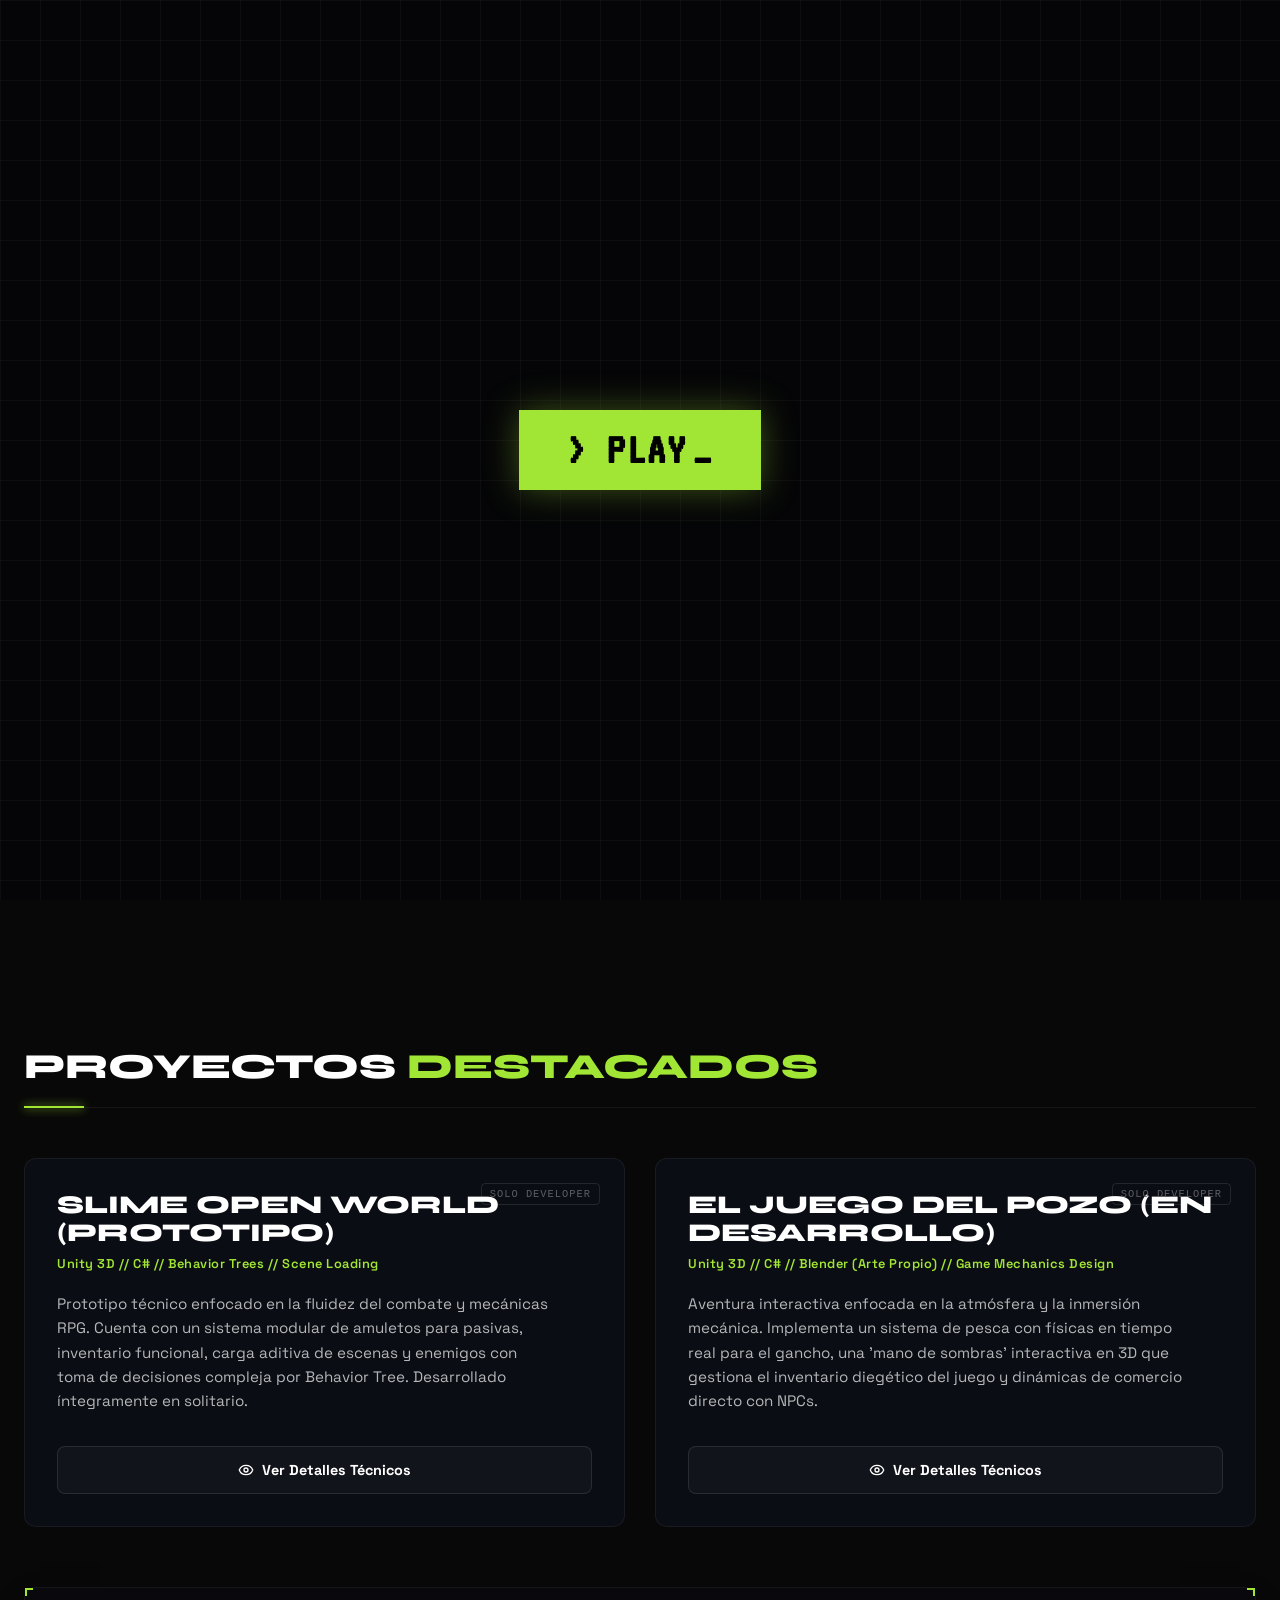
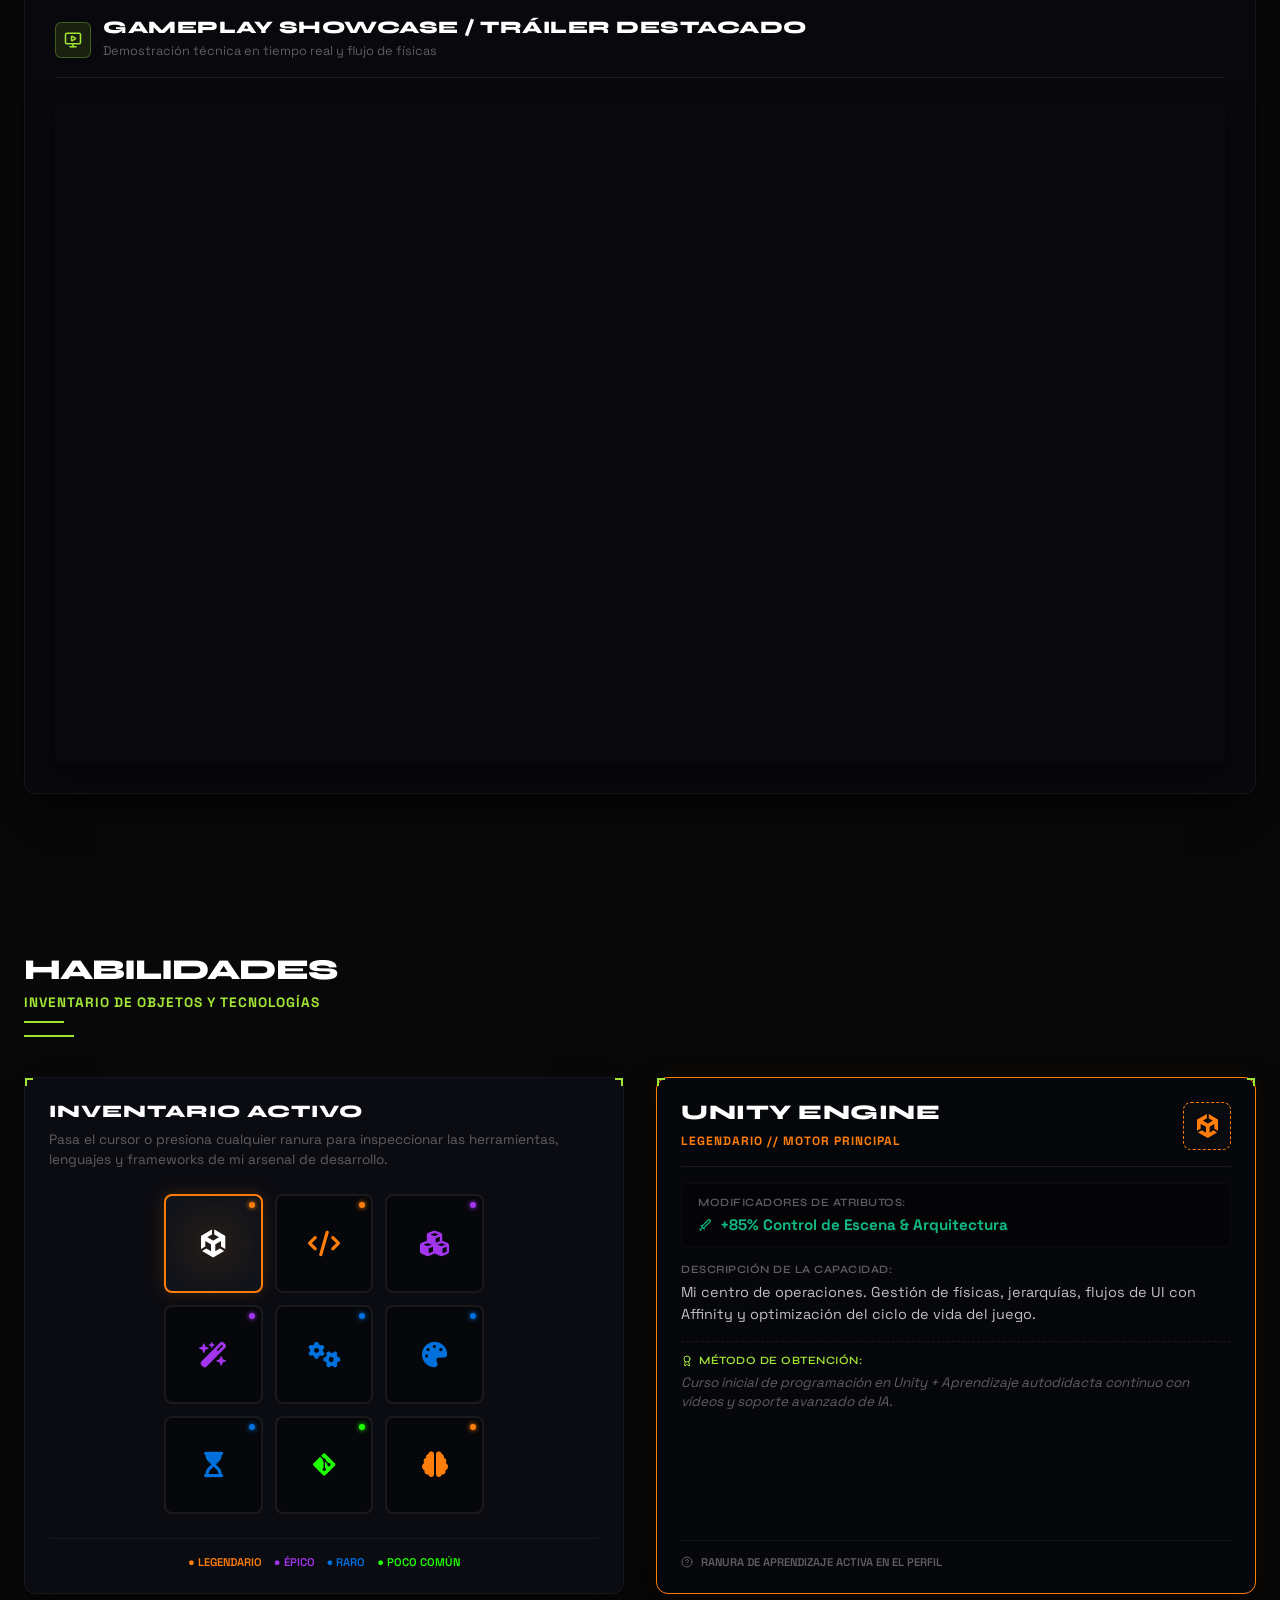
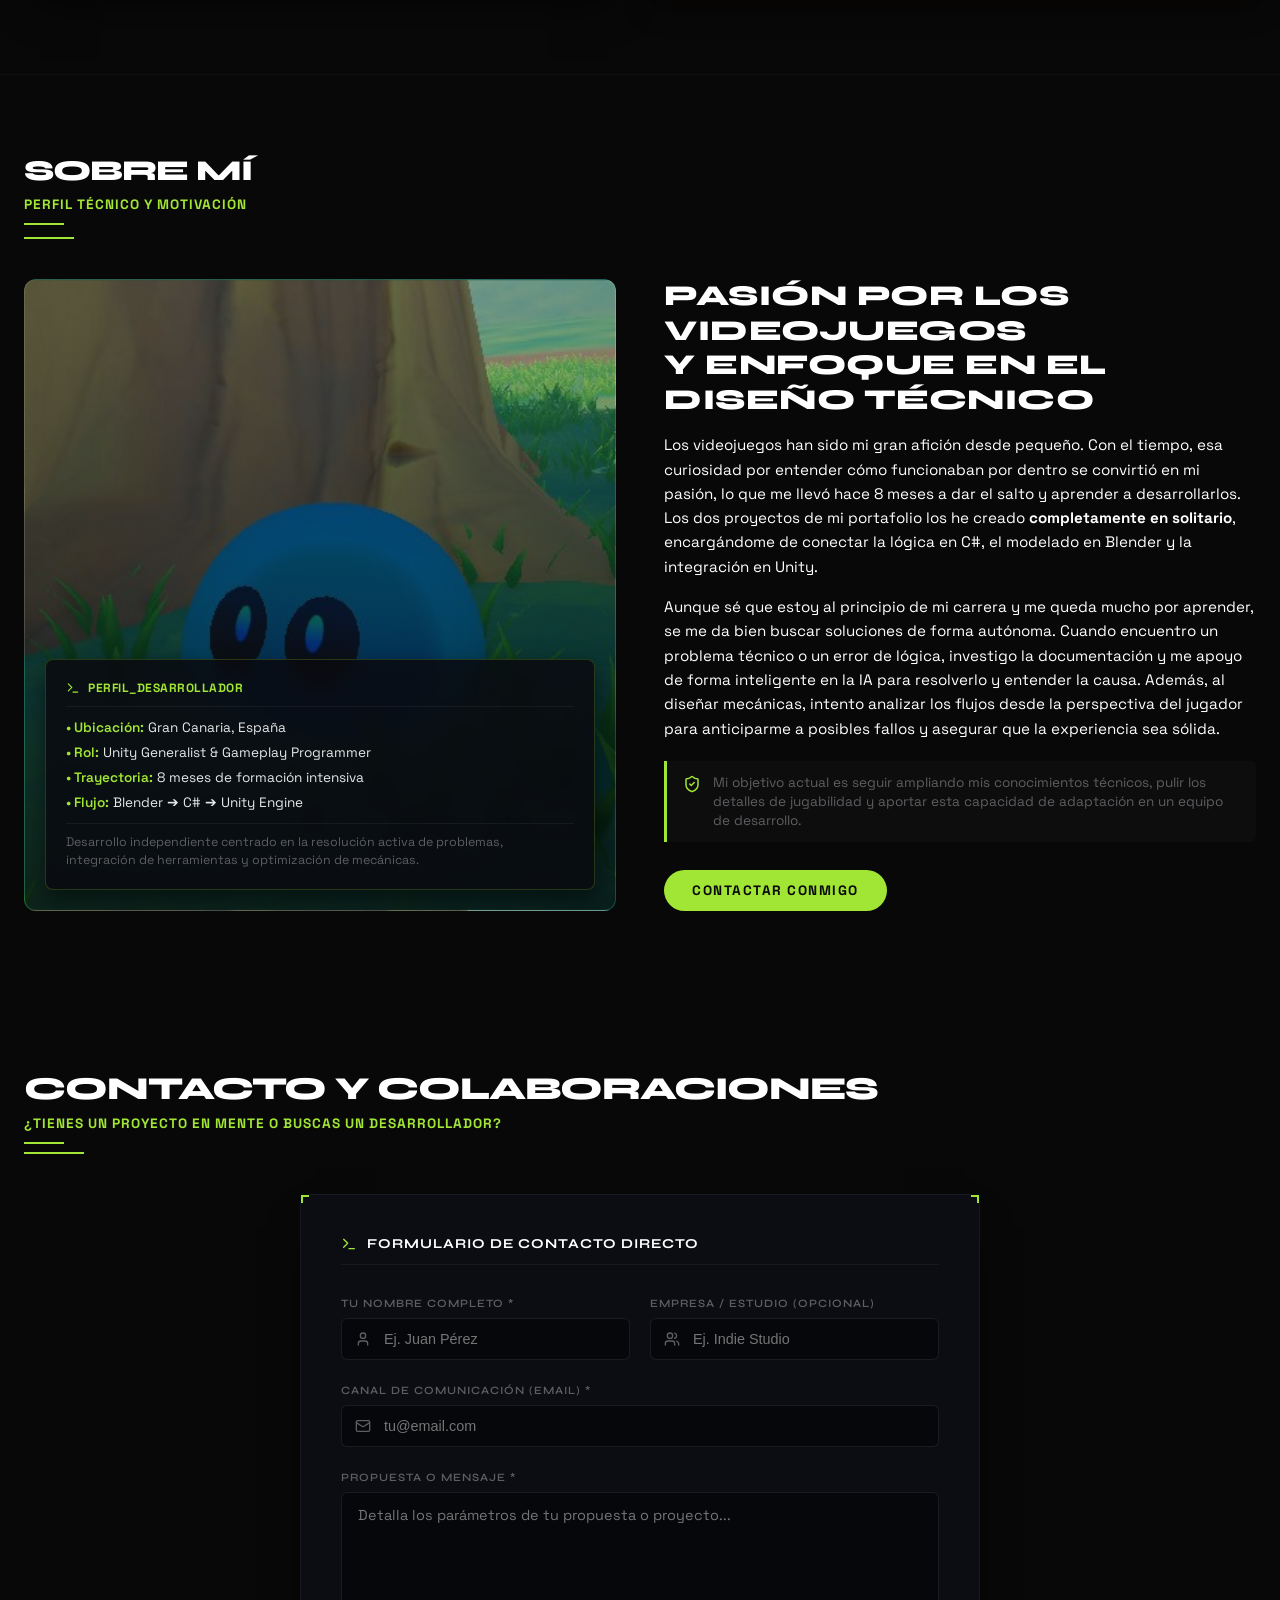
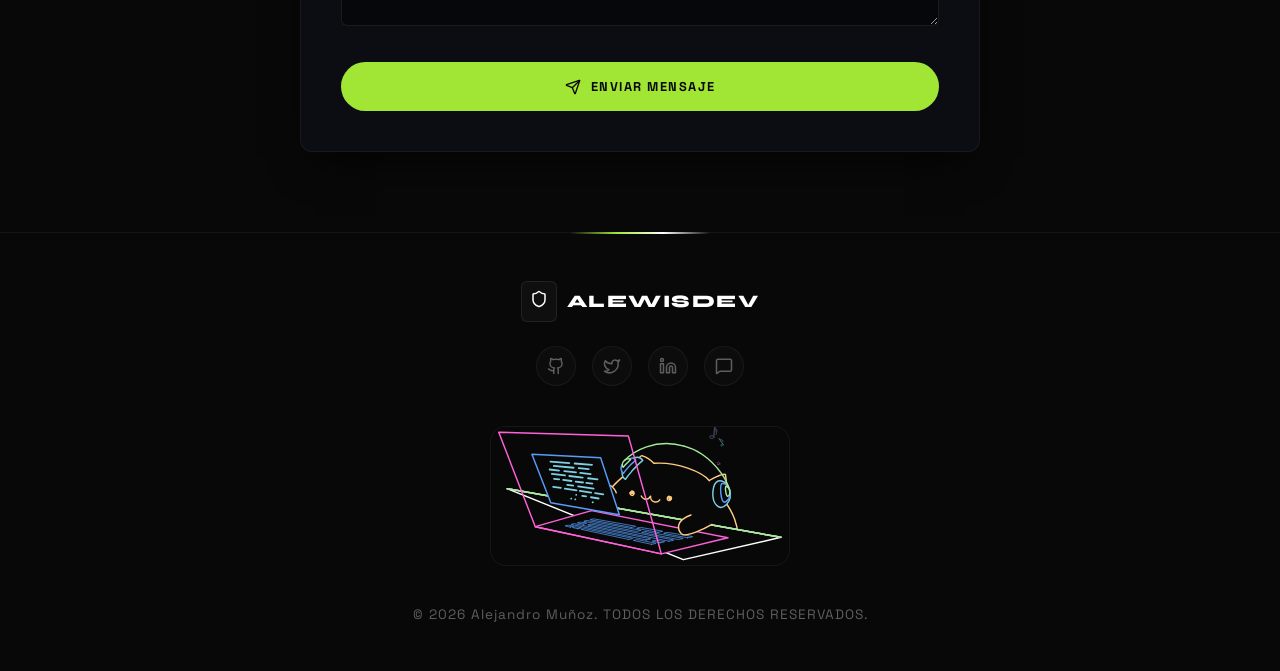
==== index.html @ 43e6090a "Add files via upload" ====
<!doctype html>
<html lang="en">
  <head>
    <meta charset="UTF-8" />
    <link rel="icon" type="image/svg+xml" href="/vite.svg" />
    <meta name="viewport" content="width=device-width, initial-scale=1.0" />
    <title>alewisdev // Desarrollador de Videojuegos Indie & Programador Gameplay Junior</title>
    <meta name="description" content="Entra en el hub de alewisdev. Portafolio de desarrollo de videojuegos indie con atributos RPG, misiones completadas e inventario de herramientas." />
    <!-- Google Fonts -->
    <link rel="preconnect" href="https://fonts.googleapis.com">
    <link rel="preconnect" href="https://fonts.gstatic.com" crossorigin>
    <link href="https://fonts.googleapis.com/css2?family=Space+Grotesk:wght@300;400;500;600;700&family=Syne:wght@700;800&family=Russo+One&family=VT323&display=swap" rel="stylesheet">
    <!-- Font Awesome -->
    <link rel="stylesheet" href="https://cdnjs.cloudflare.com/ajax/libs/font-awesome/6.5.2/css/all.min.css" integrity="sha512-SnH5WK+bZxgPHs44uWIX+LLJAJ9/2PkPKZ5QiAj6Ta86w+fsb2TkcmfRyVX3pBnMFcV7oQPJkl9QevSCWr3W6A==" crossorigin="anonymous" referrerpolicy="no-referrer" />
    <script type="module" crossorigin src="/assets/index-XQjooYoq.js"></script>
    <link rel="stylesheet" crossorigin href="/assets/index-CB_pSBT5.css">
  </head>
  <body>
    <div id="root"></div>
  </body>
</html>
---- assets/index-CB_pSBT5.css ----
:root{--bg-primary:#080808;--bg-secondary:#0d0d0e;--bg-tertiary:#121214;--bg-glass:#0d0d0ed9;--primary:#a2e635;--primary-glow:#a2e63559;--primary-hover:#bef264;--secondary:#fff;--secondary-glow:#ffffff26;--accent:#84cc16;--accent-glow:#84cc164d;--text-main:#9f9f9f;--text-light:#fff;--text-muted:#5e5e62;--border-color:#ffffff0d;--border-glow:#a2e63526;--font-title:"Syne", sans-serif;--font-subtitle:"Space Grotesk", sans-serif;--font-body:"Space Grotesk", sans-serif;--transition:all .3s cubic-bezier(.25, .8, .25, 1);--transition-fast:all .15s ease-out;--lightningcss-light: ;--lightningcss-dark:initial;color-scheme:dark}*{box-sizing:border-box;margin:0;padding:0}html{scroll-behavior:smooth;font-family:var(--font-body);background-color:var(--bg-primary);color:var(--text-main);overflow-x:hidden}body{background-image:radial-gradient(circle at 80% 20%,#a2e6350a 0%,#0000 50%),radial-gradient(circle at 10% 80%,#a2e63508 0%,#0000 50%);background-attachment:fixed;min-height:100vh;position:relative}::-webkit-scrollbar{width:6px}::-webkit-scrollbar-track{background:var(--bg-primary)}::-webkit-scrollbar-thumb{background:#1c1c1f;border-radius:3px}::-webkit-scrollbar-thumb:hover{background:var(--primary)}h1,h2,h3,h4,h5,h6{font-family:var(--font-title);color:var(--text-light);text-transform:uppercase;font-weight:800;line-height:1.1}p{color:var(--text-main);line-height:1.6}a{color:inherit;transition:var(--transition);text-decoration:none}.container{width:100%;max-width:1300px;margin:0 auto;padding:0 24px}.section{padding:100px 0;position:relative}.section-header{margin-bottom:50px;position:relative}.section-title{letter-spacing:-1px;font-size:3rem;font-weight:800;font-family:var(--font-title);margin-bottom:6px}.section-subtitle{font-family:var(--font-subtitle);letter-spacing:2px;color:var(--primary);text-transform:uppercase;padding-bottom:12px;font-size:.85rem;font-weight:700;display:inline-block;position:relative}.section-subtitle:after{content:"";background-color:var(--primary);width:40px;height:2px;position:absolute;bottom:0;left:0}.circle-btn{width:40px;height:40px;color:var(--text-light);cursor:pointer;transition:var(--transition);background:0 0;border:1px solid #ffffff14;border-radius:50%;justify-content:center;align-items:center;display:flex}.circle-btn:hover{border-color:var(--primary);color:var(--primary);background:#a2e63514;transform:scale(1.05)}.glass-card{background:var(--bg-glass);border:1px solid var(--border-color);transition:var(--transition);border-radius:8px;padding:30px;position:relative;box-shadow:0 20px 40px -15px #000c}.glass-card:hover{border-color:#a2e63533;box-shadow:0 25px 45px -15px #000000e6,0 0 20px #a2e63508}.btn{font-family:var(--font-subtitle);text-transform:uppercase;letter-spacing:1.5px;cursor:pointer;transition:var(--transition);border:none;border-radius:30px;justify-content:center;align-items:center;gap:8px;padding:12px 28px;font-size:.8rem;font-weight:700;display:inline-flex}.btn-primary{background:var(--primary);color:var(--bg-primary)}.btn-primary:hover{background:var(--primary-hover);box-shadow:0 0 20px var(--primary-glow);transform:translateY(-2px)}.btn-secondary{color:var(--text-light);background:0 0;border:1px solid #ffffff14}.btn-secondary:hover{border-color:var(--primary);color:var(--primary);background:#a2e6350d;transform:translateY(-2px)}.tech-corners:before{content:"";border-top:2px solid var(--primary);border-left:2px solid var(--primary);width:6px;height:6px;position:absolute;top:0;left:0}.tech-corners:after{content:"";border-top:2px solid var(--primary);border-right:2px solid var(--primary);width:6px;height:6px;position:absolute;top:0;right:0}.cube-viewport{perspective:800px;justify-content:center;align-items:center;width:100%;max-width:400px;height:400px;margin:0 auto;display:flex;position:relative}.cube-spinner{width:180px;height:180px;transform-style:preserve-3d;animation:15s linear infinite rotateCube;position:relative}.cube-face{background:#a2e63504;border:1px solid #a2e63540;justify-content:center;align-items:center;width:100%;height:100%;display:flex;position:absolute;box-shadow:inset 0 0 30px #a2e63514}.face-front{transform:rotateY(0)translateZ(90px)}.face-back{transform:rotateY(180deg)translateZ(90px)}.face-left{transform:rotateY(-90deg)translateZ(90px)}.face-right{transform:rotateY(90deg)translateZ(90px)}.face-top{transform:rotateX(90deg)translateZ(90px)}.face-bottom{transform:rotateX(-90deg)translateZ(90px)}.crystals-container{width:100%;height:100%;transform-style:preserve-3d;pointer-events:none;position:absolute}.crystal-dot{background-color:var(--primary);width:10px;height:10px;box-shadow:0 0 12px var(--primary);border-radius:50%;animation:4s ease-in-out infinite alternate floatCrystal;position:absolute}@keyframes rotateCube{0%{transform:rotateX(-20deg)rotateY(0)}to{transform:rotateX(-20deg)rotateY(360deg)}}@keyframes floatCrystal{0%{opacity:.7;transform:translateY(15px)scale(.9)}to{opacity:1;transform:translateY(-15px)scale(1.1)}}.hero-stat-divider{background-color:#ffffff1a;width:1px;height:40px}.grid-2{grid-template-columns:1fr 1fr;gap:40px;display:grid}.grid-3{grid-template-columns:repeat(3,1fr);gap:30px;display:grid}@media (width<=900px){.grid-2,.grid-3{grid-template-columns:1fr}.section-title{font-size:2.2rem}}.badge{font-family:var(--font-subtitle);letter-spacing:1.5px;text-transform:uppercase;border-radius:4px;align-items:center;padding:4px 10px;font-size:.8rem;font-weight:700;display:inline-flex}.badge-purple{border:1px solid var(--primary);color:var(--primary-hover);background:#a2e63526}.badge-cyan{border:1px solid var(--secondary);color:var(--text-light);background:#ffffff0d}.badge-magenta{border:1px solid var(--accent);color:var(--primary);background:#84cc1626}.play-screen-overlay{z-index:99999;background-color:#050507;flex-direction:column;justify-content:center;align-items:center;width:100vw;height:100vh;transition:opacity .8s,transform .8s;display:flex;position:fixed;top:0;left:0}.play-btn-retro{background-color:var(--primary);color:#000;cursor:pointer;box-shadow:0 0 35px var(--primary-glow);letter-spacing:2px;border:none;padding:18px 48px;font-family:VT323,monospace;font-size:2.8rem;font-weight:700;line-height:1;transition:all .2s cubic-bezier(.25,.8,.25,1)}.play-btn-retro:hover{background-color:var(--primary-hover);box-shadow:0 0 55px var(--primary);transform:scale(1.05)}.play-btn-retro:active{transform:scale(.98)}.cursor-blink{margin-left:6px;animation:.8s steps(2,end) infinite cursor-flash;display:inline-block}@keyframes cursor-flash{0%,to{opacity:0}50%{opacity:1}}.glitch-active{animation:1.2s ease-in-out forwards screen-glitch-out}@keyframes screen-glitch-out{0%{filter:hue-rotate()contrast();transform:scale(1)}15%{filter:hue-rotate(90deg)contrast(1.5);background-color:#a2e6351a;transform:translate(-3px,2px)scale(.99)}30%{filter:hue-rotate(180deg)contrast(2);transform:translate(3px,-2px)scale(1.02)}45%{opacity:.9;transform:translate(-2px,-3px)scale(.98)}60%{filter:hue-rotate(270deg)contrast(1.2);opacity:.8;transform:translate(4px,4px)scale(1.06)}75%{filter:blur(2px);opacity:.6;transform:scale(1.15)rotate(.5deg)}to{filter:blur(15px);opacity:0;pointer-events:none;transform:scale(1.4)}}
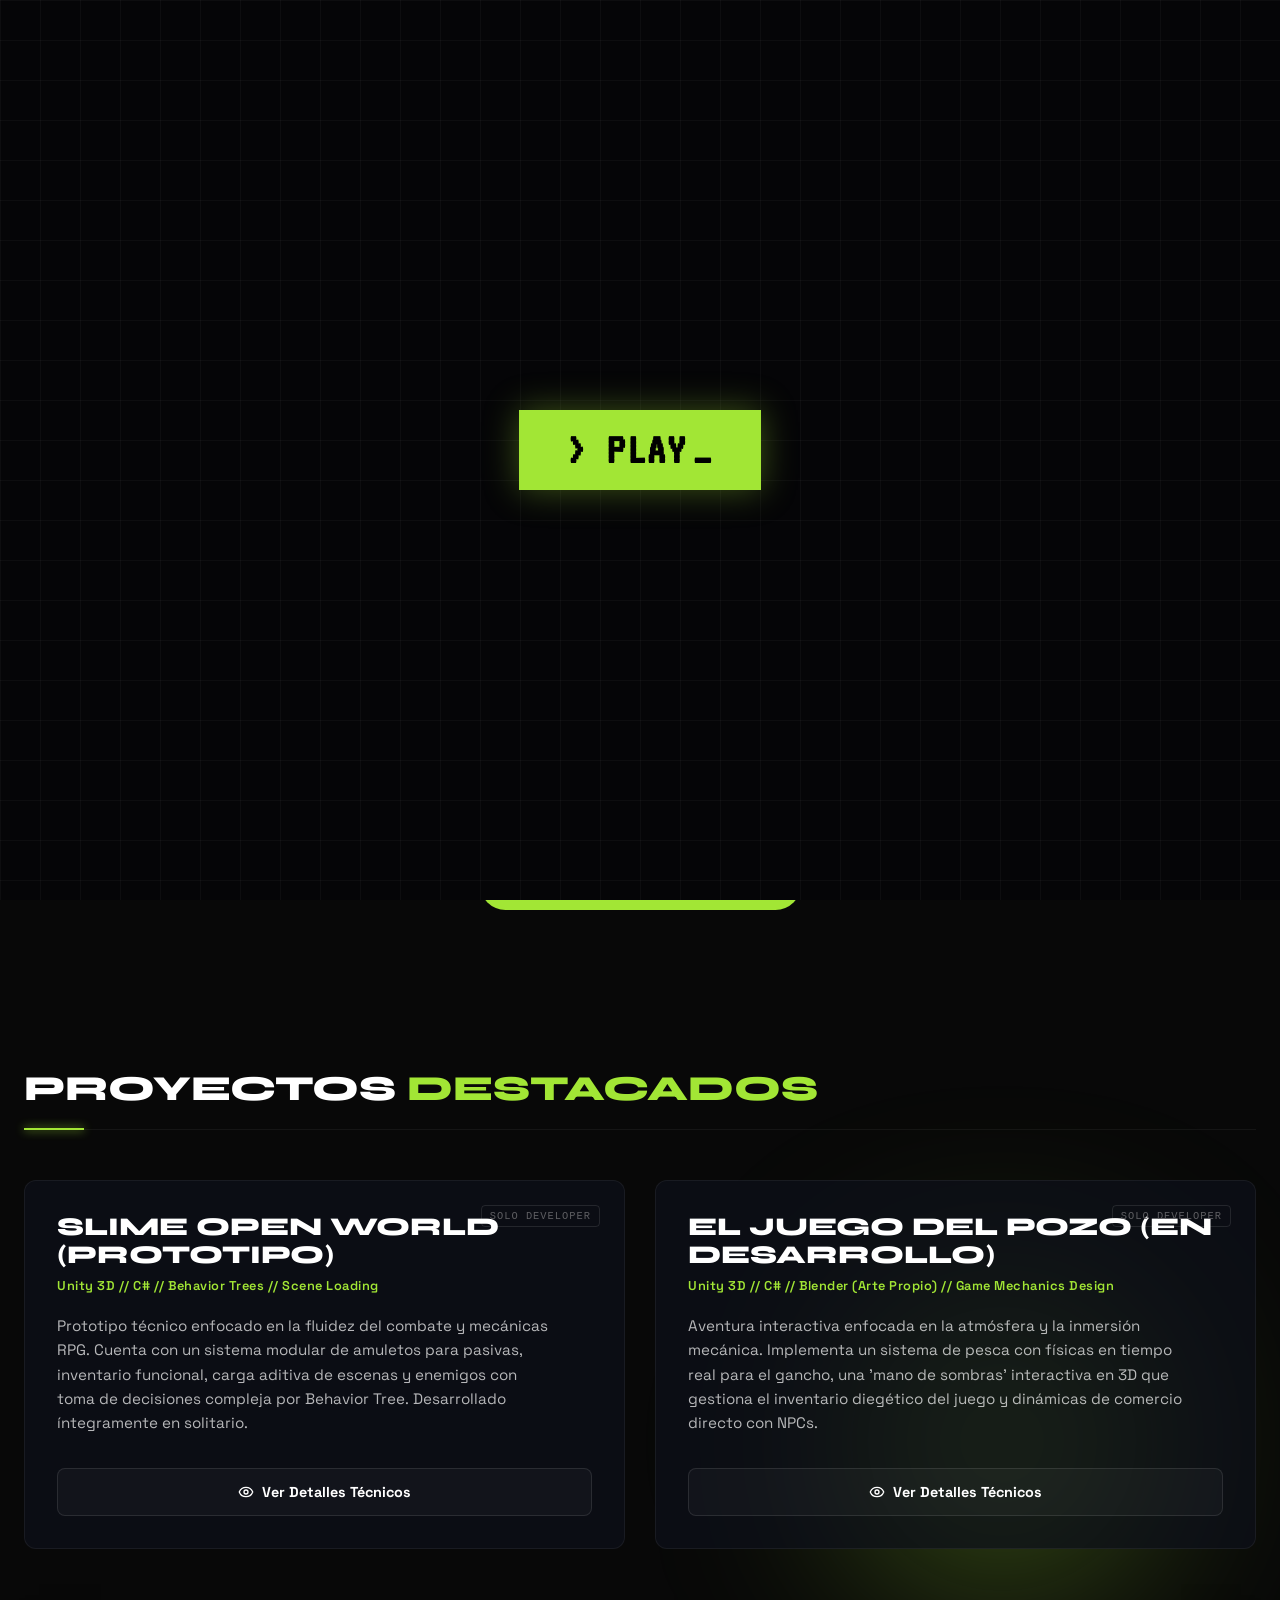
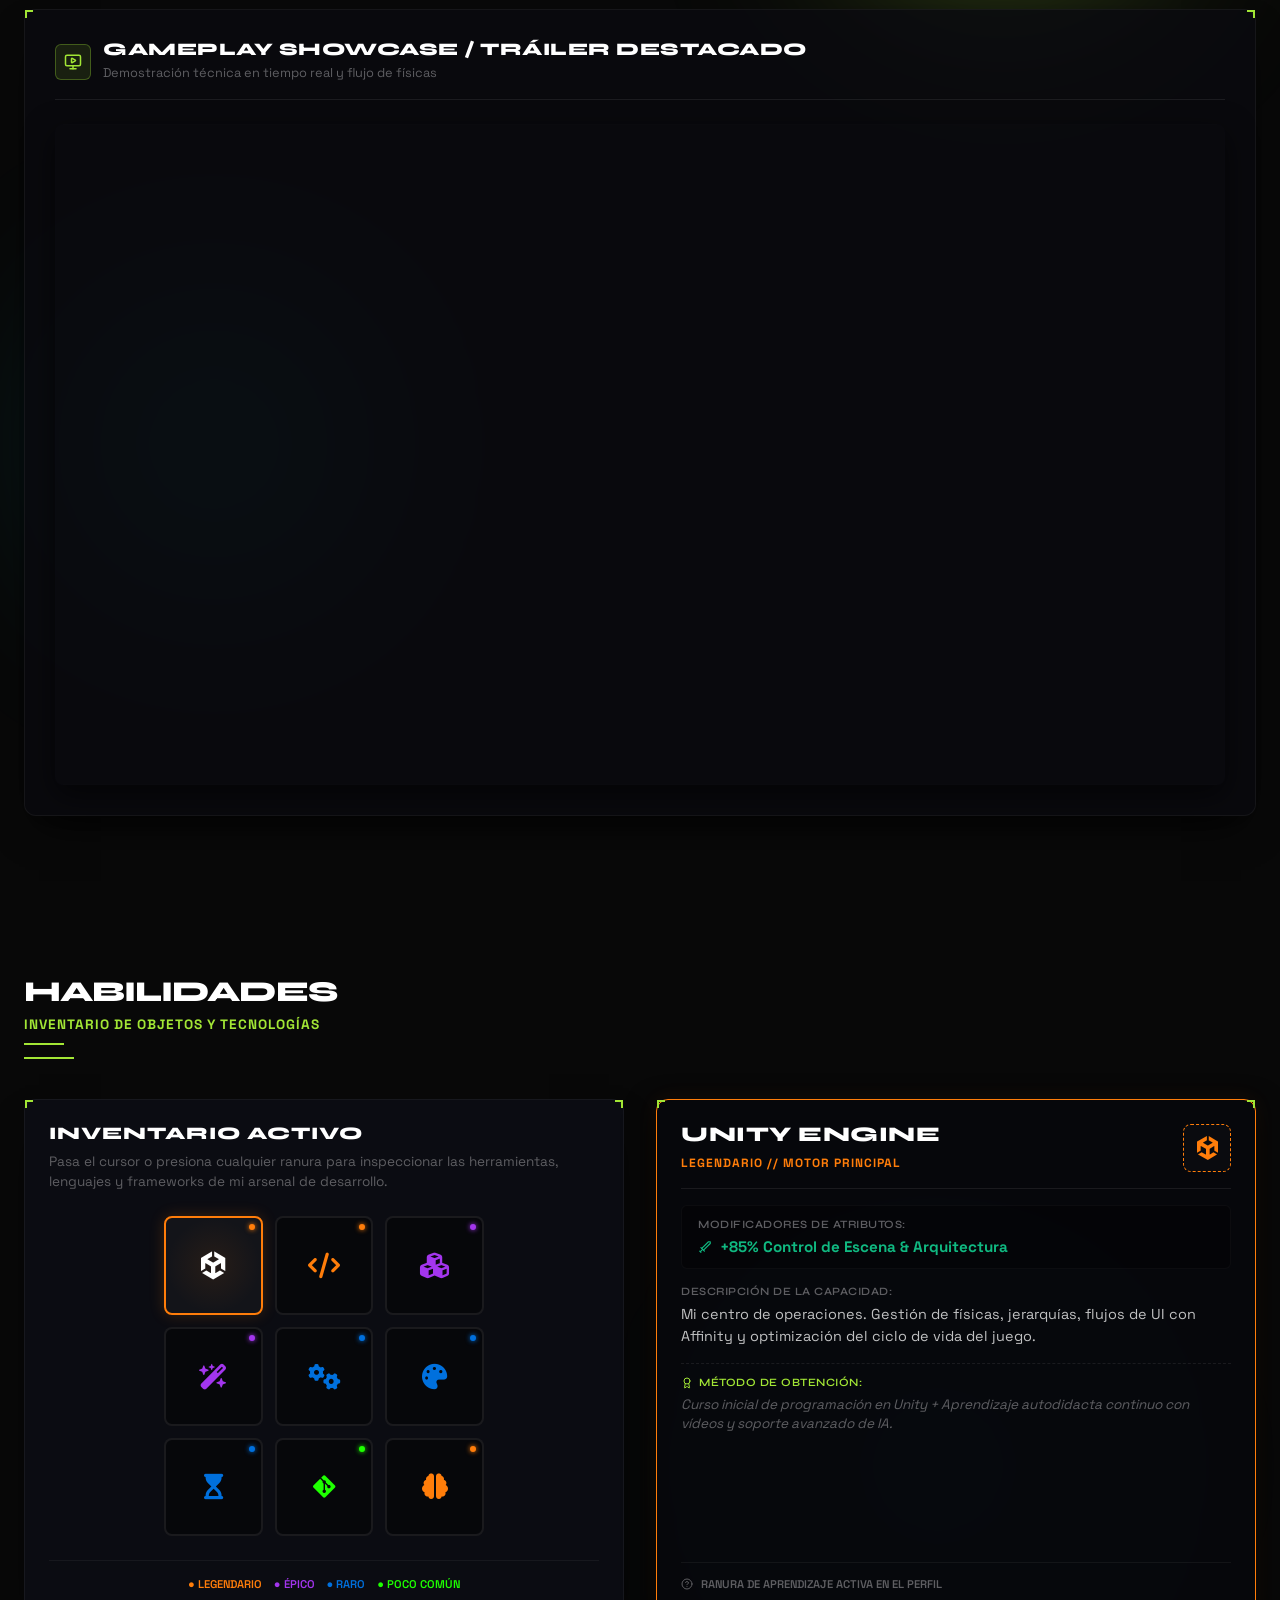
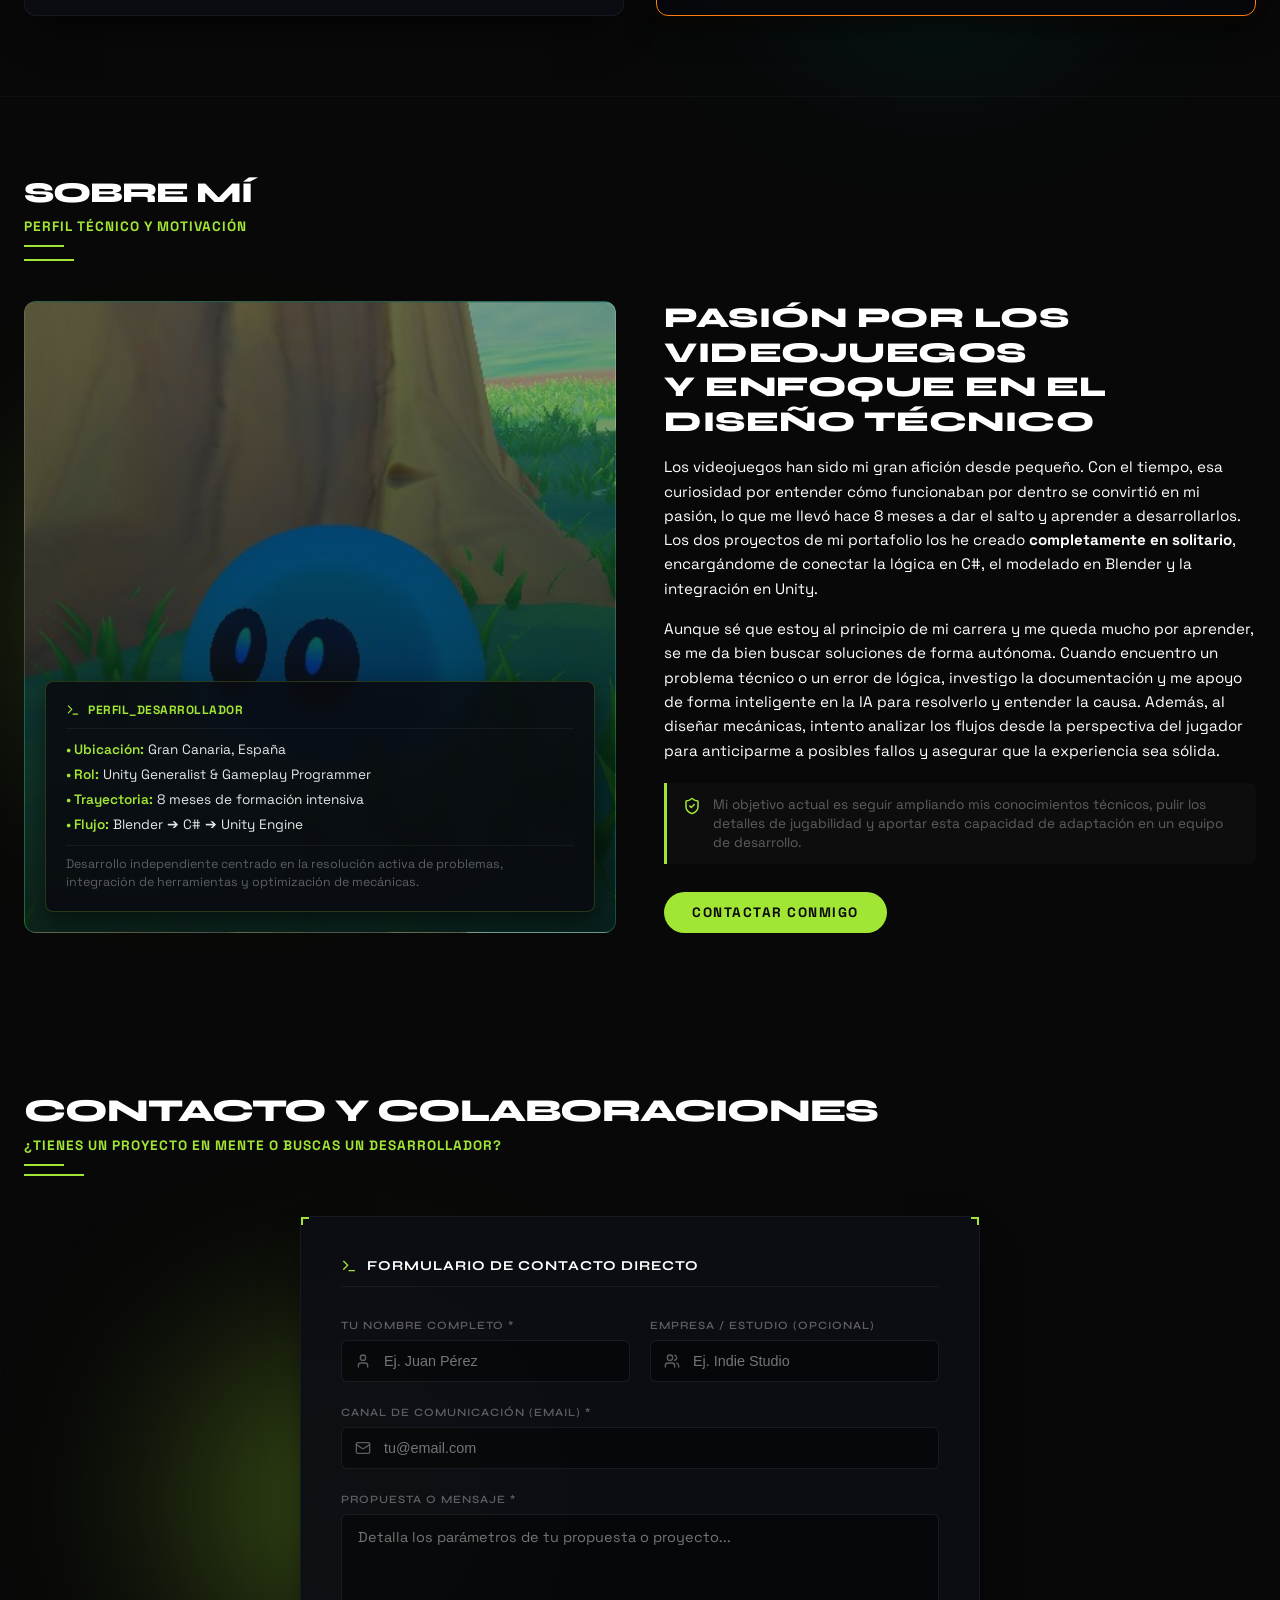
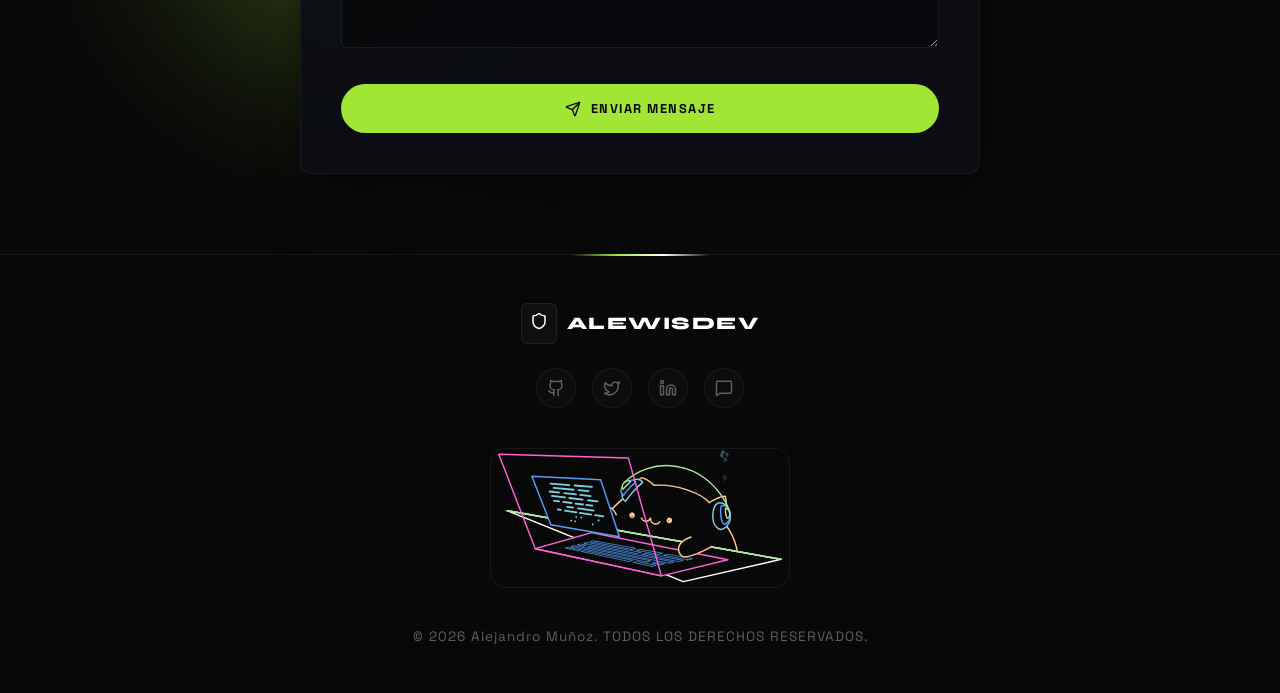
==== commit 481bd779: "Add files via upload" ====
--- a/index.html
+++ b/index.html
@@ -12,8 +12,8 @@
     <link href="https://fonts.googleapis.com/css2?family=Space+Grotesk:wght@300;400;500;600;700&family=Syne:wght@700;800&family=Russo+One&family=VT323&display=swap" rel="stylesheet">
     <!-- Font Awesome -->
     <link rel="stylesheet" href="https://cdnjs.cloudflare.com/ajax/libs/font-awesome/6.5.2/css/all.min.css" integrity="sha512-SnH5WK+bZxgPHs44uWIX+LLJAJ9/2PkPKZ5QiAj6Ta86w+fsb2TkcmfRyVX3pBnMFcV7oQPJkl9QevSCWr3W6A==" crossorigin="anonymous" referrerpolicy="no-referrer" />
-    <script type="module" crossorigin src="/assets/index-XQjooYoq.js"></script>
-    <link rel="stylesheet" crossorigin href="/assets/index-CB_pSBT5.css">
+    <script type="module" crossorigin src="/assets/index-BluCsLXM.js"></script>
+    <link rel="stylesheet" crossorigin href="/assets/index-DqQqoJkE.css">
   </head>
   <body>
     <div id="root"></div>
--- a/assets/index-DqQqoJkE.css
+++ b/assets/index-DqQqoJkE.css
@@ -0,0 +1 @@
+:root{--bg-primary:#080808;--bg-secondary:#0d0d0e;--bg-tertiary:#121214;--bg-glass:#0d0d0ed9;--primary:#a2e635;--primary-glow:#a2e63559;--primary-hover:#bef264;--secondary:#fff;--secondary-glow:#ffffff26;--accent:#84cc16;--accent-glow:#84cc164d;--text-main:#9f9f9f;--text-light:#fff;--text-muted:#5e5e62;--border-color:#ffffff0d;--border-glow:#a2e63526;--font-title:"Syne", sans-serif;--font-subtitle:"Space Grotesk", sans-serif;--font-body:"Space Grotesk", sans-serif;--transition:all .3s cubic-bezier(.25, .8, .25, 1);--transition-fast:all .15s ease-out;--lightningcss-light: ;--lightningcss-dark:initial;color-scheme:dark}*{box-sizing:border-box;margin:0;padding:0}html{scroll-behavior:smooth;font-family:var(--font-body);background-color:var(--bg-primary);color:var(--text-main);overflow-x:hidden}body{background-image:radial-gradient(circle at 80% 20%,#a2e6350a 0%,#0000 50%),radial-gradient(circle at 10% 80%,#a2e63508 0%,#0000 50%);background-attachment:fixed;min-height:100vh;position:relative}::-webkit-scrollbar{width:6px}::-webkit-scrollbar-track{background:var(--bg-primary)}::-webkit-scrollbar-thumb{background:#1c1c1f;border-radius:3px}::-webkit-scrollbar-thumb:hover{background:var(--primary)}h1,h2,h3,h4,h5,h6{font-family:var(--font-title);color:var(--text-light);text-transform:uppercase;font-weight:800;line-height:1.1}p{color:var(--text-main);line-height:1.6}a{color:inherit;transition:var(--transition);text-decoration:none}.container{width:100%;max-width:1300px;margin:0 auto;padding:0 24px}.section{padding:100px 0;position:relative}.section-header{margin-bottom:50px;position:relative}.section-title{letter-spacing:-1px;font-size:3rem;font-weight:800;font-family:var(--font-title);margin-bottom:6px}.section-subtitle{font-family:var(--font-subtitle);letter-spacing:2px;color:var(--primary);text-transform:uppercase;padding-bottom:12px;font-size:.85rem;font-weight:700;display:inline-block;position:relative}.section-subtitle:after{content:"";background-color:var(--primary);width:40px;height:2px;position:absolute;bottom:0;left:0}.circle-btn{width:40px;height:40px;color:var(--text-light);cursor:pointer;transition:var(--transition);background:0 0;border:1px solid #ffffff14;border-radius:50%;justify-content:center;align-items:center;display:flex}.circle-btn:hover{border-color:var(--primary);color:var(--primary);background:#a2e63514;transform:scale(1.05)}.glass-card{background:var(--bg-glass);border:1px solid var(--border-color);transition:var(--transition);border-radius:8px;padding:30px;position:relative;box-shadow:0 20px 40px -15px #000c}.glass-card:hover{border-color:#a2e63533;box-shadow:0 25px 45px -15px #000000e6,0 0 20px #a2e63508}.btn{font-family:var(--font-subtitle);text-transform:uppercase;letter-spacing:1.5px;cursor:pointer;transition:var(--transition);border:none;border-radius:30px;justify-content:center;align-items:center;gap:8px;padding:12px 28px;font-size:.8rem;font-weight:700;display:inline-flex}.btn-primary{background:var(--primary);color:var(--bg-primary)}.btn-primary:hover{background:var(--primary-hover);box-shadow:0 0 20px var(--primary-glow);transform:translateY(-2px)}.btn-secondary{color:var(--text-light);background:0 0;border:1px solid #ffffff14}.btn-secondary:hover{border-color:var(--primary);color:var(--primary);background:#a2e6350d;transform:translateY(-2px)}.tech-corners:before{content:"";border-top:2px solid var(--primary);border-left:2px solid var(--primary);width:6px;height:6px;position:absolute;top:0;left:0}.tech-corners:after{content:"";border-top:2px solid var(--primary);border-right:2px solid var(--primary);width:6px;height:6px;position:absolute;top:0;right:0}.cube-viewport{perspective:800px;justify-content:center;align-items:center;width:100%;max-width:400px;height:400px;margin:0 auto;display:flex;position:relative}.cube-spinner{width:180px;height:180px;transform-style:preserve-3d;animation:15s linear infinite rotateCube;position:relative}.cube-face{background:#a2e63504;border:1px solid #a2e63540;justify-content:center;align-items:center;width:100%;height:100%;display:flex;position:absolute;box-shadow:inset 0 0 30px #a2e63514}.face-front{transform:rotateY(0)translateZ(90px)}.face-back{transform:rotateY(180deg)translateZ(90px)}.face-left{transform:rotateY(-90deg)translateZ(90px)}.face-right{transform:rotateY(90deg)translateZ(90px)}.face-top{transform:rotateX(90deg)translateZ(90px)}.face-bottom{transform:rotateX(-90deg)translateZ(90px)}.crystals-container{width:100%;height:100%;transform-style:preserve-3d;pointer-events:none;position:absolute}.crystal-dot{background-color:var(--primary);width:10px;height:10px;box-shadow:0 0 12px var(--primary);border-radius:50%;animation:4s ease-in-out infinite alternate floatCrystal;position:absolute}@keyframes rotateCube{0%{transform:rotateX(-20deg)rotateY(0)}to{transform:rotateX(-20deg)rotateY(360deg)}}@keyframes floatCrystal{0%{opacity:.7;transform:translateY(15px)scale(.9)}to{opacity:1;transform:translateY(-15px)scale(1.1)}}.hero-stat-divider{background-color:#ffffff1a;width:1px;height:40px}.grid-2{grid-template-columns:1fr 1fr;gap:40px;display:grid}.grid-3{grid-template-columns:repeat(3,1fr);gap:30px;display:grid}@media (width<=900px){.grid-2,.grid-3{grid-template-columns:1fr}.section-title{font-size:2.2rem}}.badge{font-family:var(--font-subtitle);letter-spacing:1.5px;text-transform:uppercase;border-radius:4px;align-items:center;padding:4px 10px;font-size:.8rem;font-weight:700;display:inline-flex}.badge-purple{border:1px solid var(--primary);color:var(--primary-hover);background:#a2e63526}.badge-cyan{border:1px solid var(--secondary);color:var(--text-light);background:#ffffff0d}.badge-magenta{border:1px solid var(--accent);color:var(--primary);background:#84cc1626}.play-screen-overlay{z-index:99999;background-color:#050507;flex-direction:column;justify-content:center;align-items:center;width:100vw;height:100vh;transition:opacity .8s,transform .8s;display:flex;position:fixed;top:0;left:0}.play-btn-retro{background-color:var(--primary);color:#000;cursor:pointer;box-shadow:0 0 35px var(--primary-glow);letter-spacing:2px;border:none;padding:18px 48px;font-family:VT323,monospace;font-size:2.8rem;font-weight:700;line-height:1;transition:all .2s cubic-bezier(.25,.8,.25,1)}.play-btn-retro:hover{background-color:var(--primary-hover);box-shadow:0 0 55px var(--primary);transform:scale(1.05)}.play-btn-retro:active{transform:scale(.98)}.cursor-blink{margin-left:6px;animation:.8s steps(2,end) infinite cursor-flash;display:inline-block}@keyframes cursor-flash{0%,to{opacity:0}50%{opacity:1}}.glitch-active{animation:1.2s ease-in-out forwards screen-glitch-out}@keyframes screen-glitch-out{0%{filter:hue-rotate()contrast();transform:scale(1)}15%{filter:hue-rotate(90deg)contrast(1.5);background-color:#a2e6351a;transform:translate(-3px,2px)scale(.99)}30%{filter:hue-rotate(180deg)contrast(2);transform:translate(3px,-2px)scale(1.02)}45%{opacity:.9;transform:translate(-2px,-3px)scale(.98)}60%{filter:hue-rotate(270deg)contrast(1.2);opacity:.8;transform:translate(4px,4px)scale(1.06)}75%{filter:blur(2px);opacity:.6;transform:scale(1.15)rotate(.5deg)}to{filter:blur(15px);opacity:0;pointer-events:none;transform:scale(1.4)}}html,body{width:100%;max-width:100vw;overflow-x:hidden}.glow-blur,.glow-blur-cyan{background:var(--primary-glow);filter:blur(100px);z-index:0;border-radius:50%;width:300px;max-width:100vw;height:300px}.glow-blur-cyan{background:#00f2fe26}@media (width<=768px){header{padding:0 20px!important}.container{padding:0 16px}.section{padding:60px 0}.section-title{font-size:2rem!important}input,textarea{max-width:100%}}
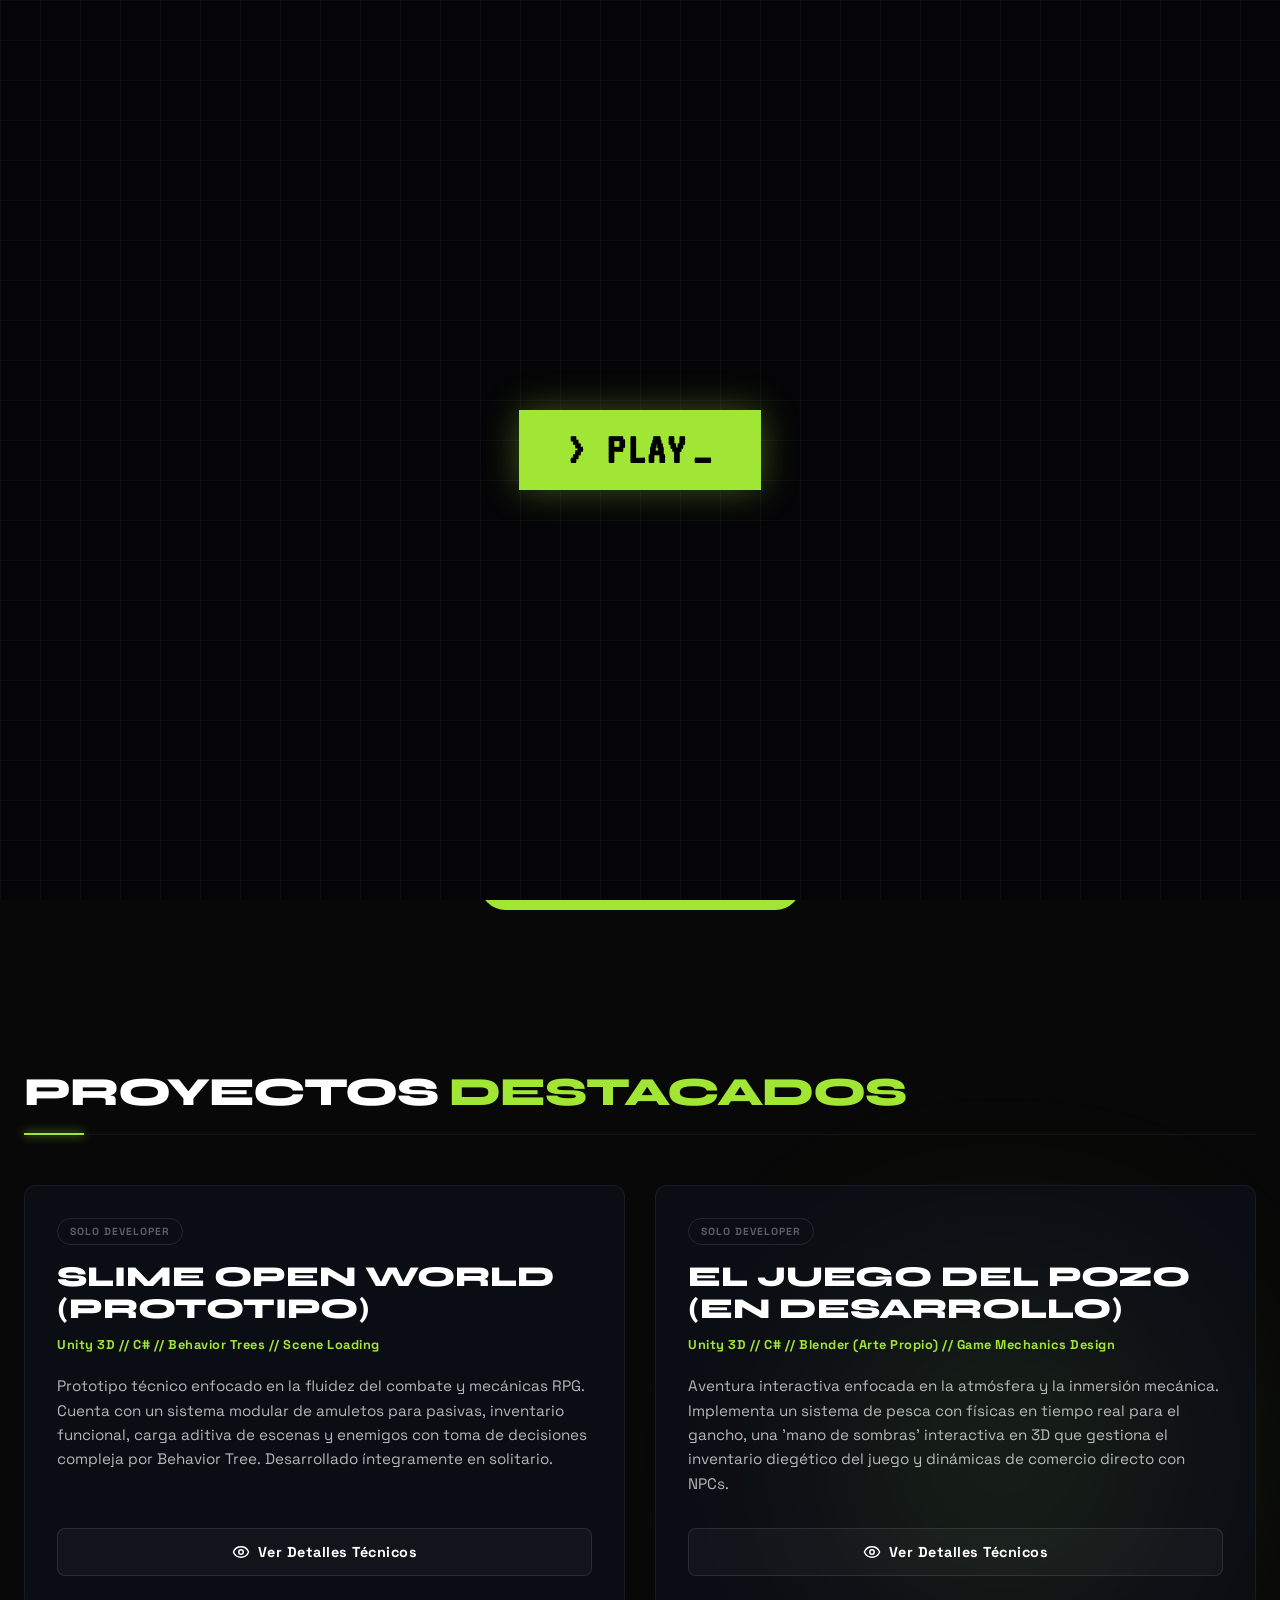
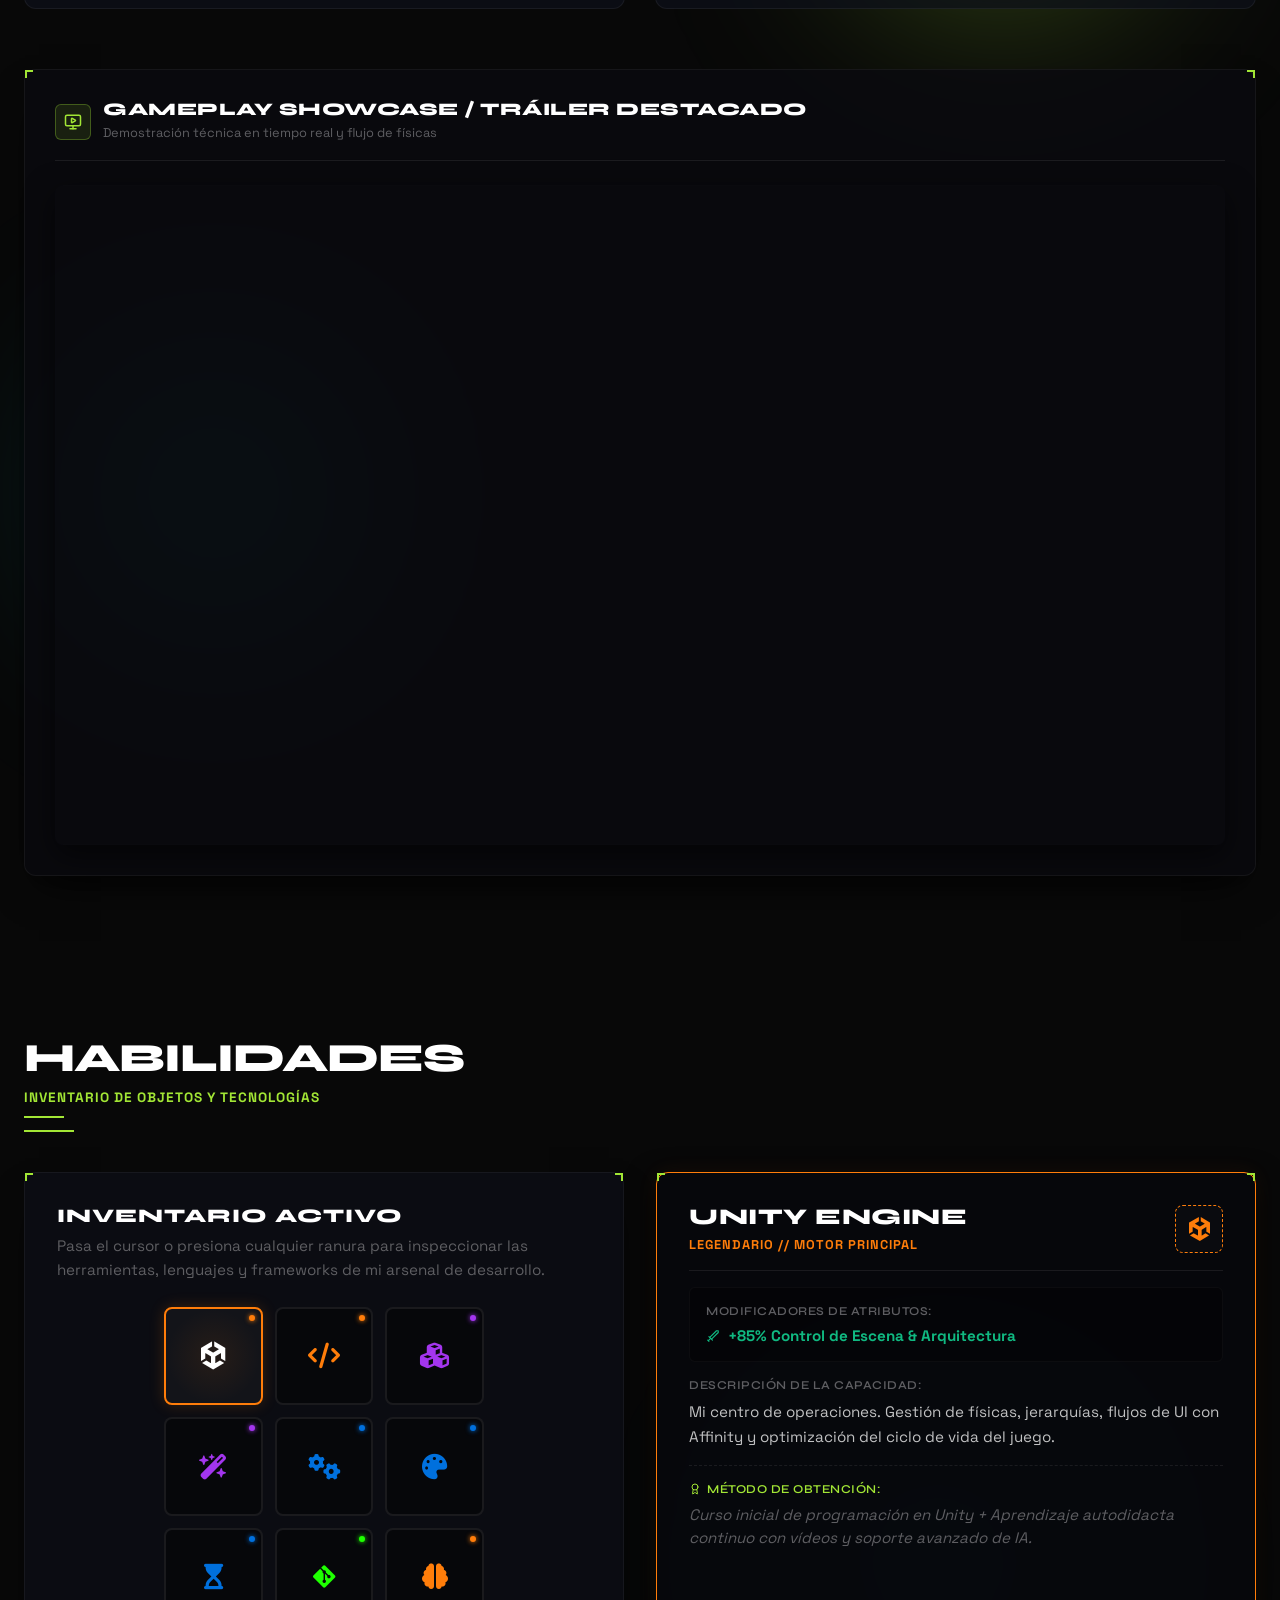
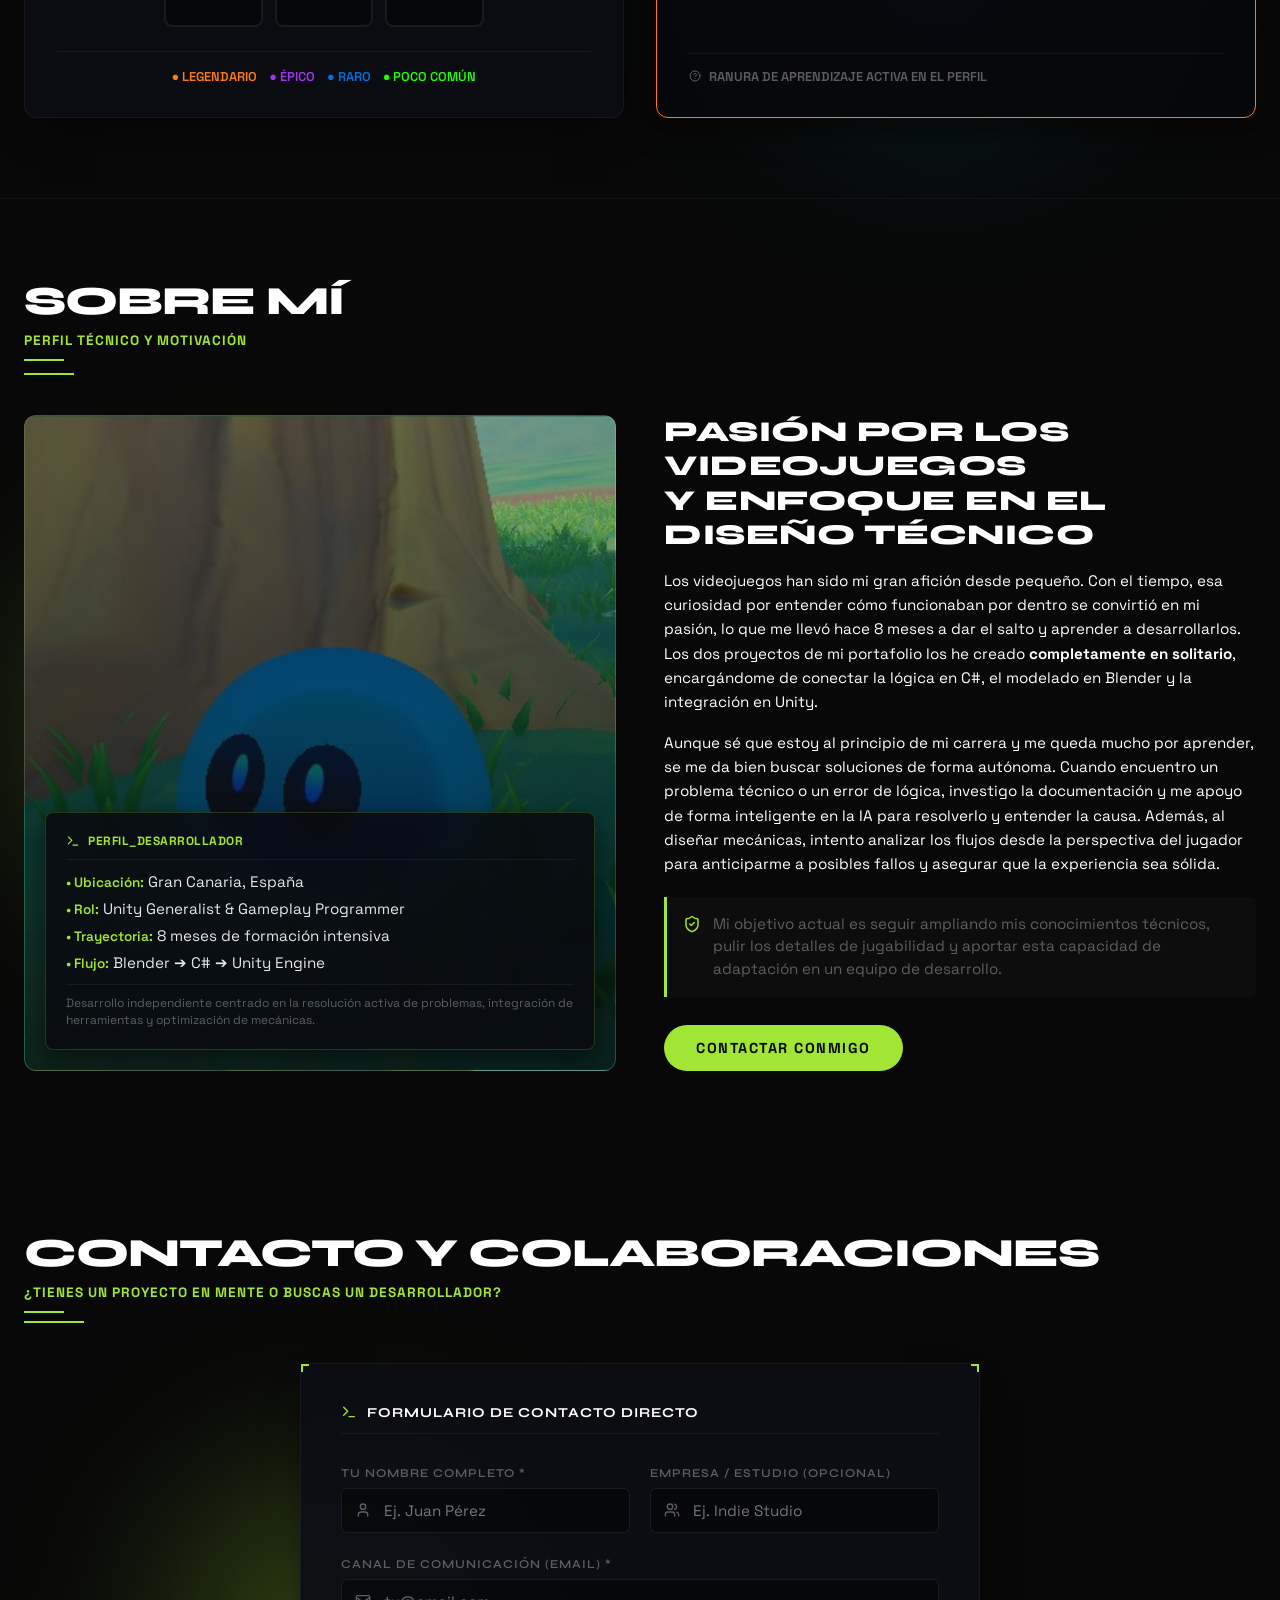
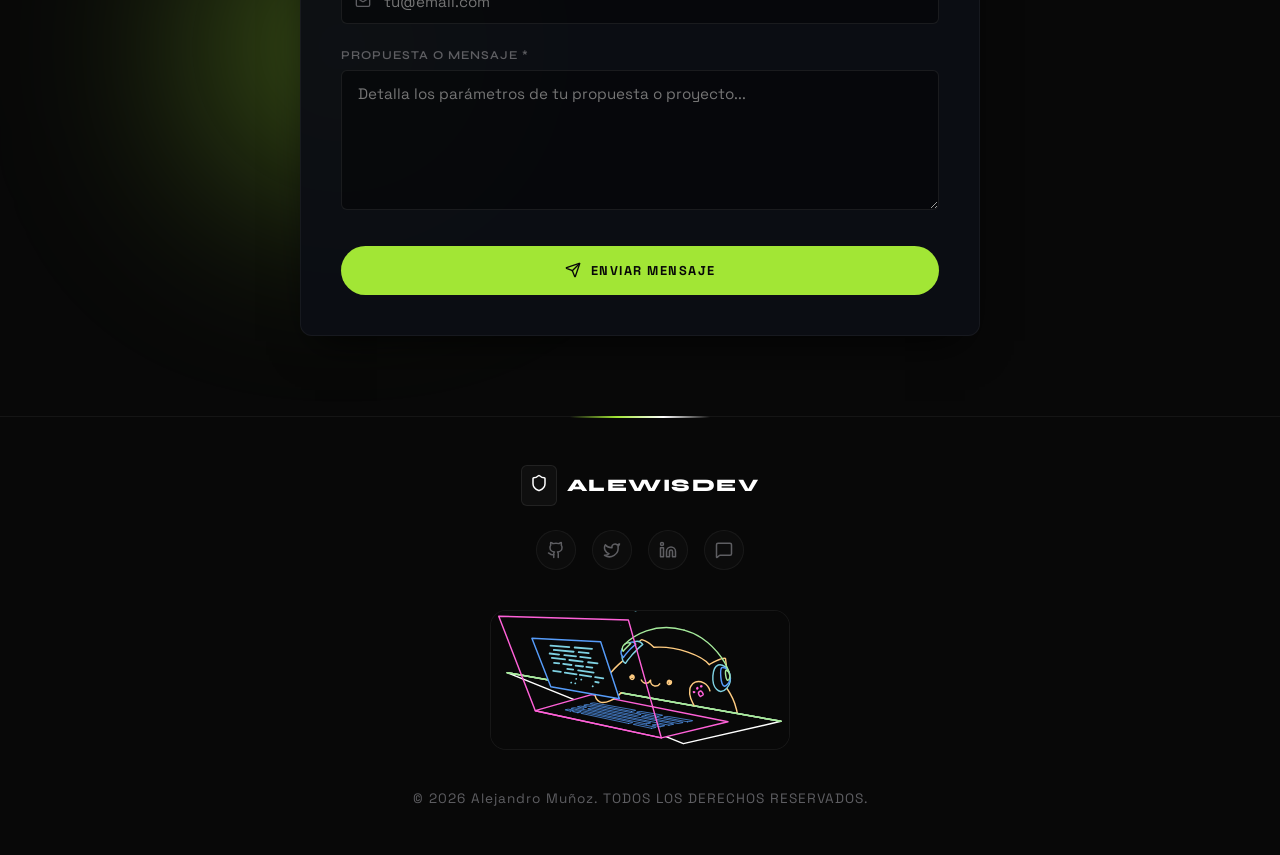
==== commit 8ed2a712: "Add files via upload" ====
--- a/index.html
+++ b/index.html
@@ -12,8 +12,8 @@
     <link href="https://fonts.googleapis.com/css2?family=Space+Grotesk:wght@300;400;500;600;700&family=Syne:wght@700;800&family=Russo+One&family=VT323&display=swap" rel="stylesheet">
     <!-- Font Awesome -->
     <link rel="stylesheet" href="https://cdnjs.cloudflare.com/ajax/libs/font-awesome/6.5.2/css/all.min.css" integrity="sha512-SnH5WK+bZxgPHs44uWIX+LLJAJ9/2PkPKZ5QiAj6Ta86w+fsb2TkcmfRyVX3pBnMFcV7oQPJkl9QevSCWr3W6A==" crossorigin="anonymous" referrerpolicy="no-referrer" />
-    <script type="module" crossorigin src="/assets/index-BluCsLXM.js"></script>
-    <link rel="stylesheet" crossorigin href="/assets/index-DqQqoJkE.css">
+    <script type="module" crossorigin src="/assets/index-ClxMxgFL.js"></script>
+    <link rel="stylesheet" crossorigin href="/assets/index-DcYopaVm.css">
   </head>
   <body>
     <div id="root"></div>
--- a/assets/index-DcYopaVm.css
+++ b/assets/index-DcYopaVm.css
@@ -0,0 +1 @@
+:root{--bg-primary:#080808;--bg-secondary:#0d0d0e;--bg-tertiary:#121214;--bg-glass:#0d0d0ed9;--primary:#a2e635;--primary-glow:#a2e63559;--primary-hover:#bef264;--secondary:#fff;--secondary-glow:#ffffff26;--accent:#84cc16;--accent-glow:#84cc164d;--text-main:#9f9f9f;--text-light:#fff;--text-muted:#5e5e62;--border-color:#ffffff0d;--border-glow:#a2e63526;--font-title:"Syne", sans-serif;--font-subtitle:"Space Grotesk", sans-serif;--font-body:"Space Grotesk", sans-serif;--transition:all .3s cubic-bezier(.25, .8, .25, 1);--transition-fast:all .15s ease-out;--lightningcss-light: ;--lightningcss-dark:initial;color-scheme:dark}*{box-sizing:border-box;margin:0;padding:0}html{scroll-behavior:smooth;font-family:var(--font-body);background-color:var(--bg-primary);color:var(--text-main);overflow-x:hidden}body{background-image:radial-gradient(circle at 80% 20%,#a2e6350a 0%,#0000 50%),radial-gradient(circle at 10% 80%,#a2e63508 0%,#0000 50%);background-attachment:fixed;min-height:100vh;position:relative}::-webkit-scrollbar{width:6px}::-webkit-scrollbar-track{background:var(--bg-primary)}::-webkit-scrollbar-thumb{background:#1c1c1f;border-radius:3px}::-webkit-scrollbar-thumb:hover{background:var(--primary)}h1,h2,h3,h4,h5,h6{font-family:var(--font-title);color:var(--text-light);text-transform:uppercase;font-weight:800;line-height:1.1}p{color:var(--text-main);line-height:1.6}a{color:inherit;transition:var(--transition);text-decoration:none}.container{width:100%;max-width:1300px;margin:0 auto;padding:0 24px}.section{padding:100px 0;position:relative}.section-header{margin-bottom:50px;position:relative}.section-title{letter-spacing:-1px;font-size:3rem;font-weight:800;font-family:var(--font-title);margin-bottom:6px}.section-subtitle{font-family:var(--font-subtitle);letter-spacing:2px;color:var(--primary);text-transform:uppercase;padding-bottom:12px;font-size:.85rem;font-weight:700;display:inline-block;position:relative}.section-subtitle:after{content:"";background-color:var(--primary);width:40px;height:2px;position:absolute;bottom:0;left:0}.circle-btn{width:40px;height:40px;color:var(--text-light);cursor:pointer;transition:var(--transition);background:0 0;border:1px solid #ffffff14;border-radius:50%;justify-content:center;align-items:center;display:flex}.circle-btn:hover{border-color:var(--primary);color:var(--primary);background:#a2e63514;transform:scale(1.05)}.glass-card{background:var(--bg-glass);border:1px solid var(--border-color);transition:var(--transition);border-radius:8px;padding:30px;position:relative;box-shadow:0 20px 40px -15px #000c}.glass-card:hover{border-color:#a2e63533;box-shadow:0 25px 45px -15px #000000e6,0 0 20px #a2e63508}.btn{font-family:var(--font-subtitle);text-transform:uppercase;letter-spacing:1.5px;cursor:pointer;transition:var(--transition);border:none;border-radius:30px;justify-content:center;align-items:center;gap:8px;padding:12px 28px;font-size:.8rem;font-weight:700;display:inline-flex}.btn-primary{background:var(--primary);color:var(--bg-primary)}.btn-primary:hover{background:var(--primary-hover);box-shadow:0 0 20px var(--primary-glow);transform:translateY(-2px)}.btn-secondary{color:var(--text-light);background:0 0;border:1px solid #ffffff14}.btn-secondary:hover{border-color:var(--primary);color:var(--primary);background:#a2e6350d;transform:translateY(-2px)}.tech-corners:before{content:"";border-top:2px solid var(--primary);border-left:2px solid var(--primary);width:6px;height:6px;position:absolute;top:0;left:0}.tech-corners:after{content:"";border-top:2px solid var(--primary);border-right:2px solid var(--primary);width:6px;height:6px;position:absolute;top:0;right:0}.cube-viewport{perspective:800px;justify-content:center;align-items:center;width:100%;max-width:400px;height:400px;margin:0 auto;display:flex;position:relative}.cube-spinner{width:180px;height:180px;transform-style:preserve-3d;animation:15s linear infinite rotateCube;position:relative}.cube-face{background:#a2e63504;border:1px solid #a2e63540;justify-content:center;align-items:center;width:100%;height:100%;display:flex;position:absolute;box-shadow:inset 0 0 30px #a2e63514}.face-front{transform:rotateY(0)translateZ(90px)}.face-back{transform:rotateY(180deg)translateZ(90px)}.face-left{transform:rotateY(-90deg)translateZ(90px)}.face-right{transform:rotateY(90deg)translateZ(90px)}.face-top{transform:rotateX(90deg)translateZ(90px)}.face-bottom{transform:rotateX(-90deg)translateZ(90px)}.crystals-container{width:100%;height:100%;transform-style:preserve-3d;pointer-events:none;position:absolute}.crystal-dot{background-color:var(--primary);width:10px;height:10px;box-shadow:0 0 12px var(--primary);border-radius:50%;animation:4s ease-in-out infinite alternate floatCrystal;position:absolute}@keyframes rotateCube{0%{transform:rotateX(-20deg)rotateY(0)}to{transform:rotateX(-20deg)rotateY(360deg)}}@keyframes floatCrystal{0%{opacity:.7;transform:translateY(15px)scale(.9)}to{opacity:1;transform:translateY(-15px)scale(1.1)}}.hero-stat-divider{background-color:#ffffff1a;width:1px;height:40px}.grid-2{grid-template-columns:1fr 1fr;gap:40px;display:grid}.grid-3{grid-template-columns:repeat(3,1fr);gap:30px;display:grid}@media (width<=900px){.grid-2,.grid-3{grid-template-columns:1fr}.section-title{font-size:2.2rem}}.badge{font-family:var(--font-subtitle);letter-spacing:1.5px;text-transform:uppercase;border-radius:4px;align-items:center;padding:4px 10px;font-size:.8rem;font-weight:700;display:inline-flex}.badge-purple{border:1px solid var(--primary);color:var(--primary-hover);background:#a2e63526}.badge-cyan{border:1px solid var(--secondary);color:var(--text-light);background:#ffffff0d}.badge-magenta{border:1px solid var(--accent);color:var(--primary);background:#84cc1626}.play-screen-overlay{z-index:99999;background-color:#050507;flex-direction:column;justify-content:center;align-items:center;width:100vw;height:100vh;transition:opacity .8s,transform .8s;display:flex;position:fixed;top:0;left:0}.play-btn-retro{background-color:var(--primary);color:#000;cursor:pointer;box-shadow:0 0 35px var(--primary-glow);letter-spacing:2px;border:none;padding:18px 48px;font-family:VT323,monospace;font-size:2.8rem;font-weight:700;line-height:1;transition:all .2s cubic-bezier(.25,.8,.25,1)}.play-btn-retro:hover{background-color:var(--primary-hover);box-shadow:0 0 55px var(--primary);transform:scale(1.05)}.play-btn-retro:active{transform:scale(.98)}.cursor-blink{margin-left:6px;animation:.8s steps(2,end) infinite cursor-flash;display:inline-block}@keyframes cursor-flash{0%,to{opacity:0}50%{opacity:1}}.glitch-active{animation:1.2s ease-in-out forwards screen-glitch-out}@keyframes screen-glitch-out{0%{filter:hue-rotate()contrast();transform:scale(1)}15%{filter:hue-rotate(90deg)contrast(1.5);background-color:#a2e6351a;transform:translate(-3px,2px)scale(.99)}30%{filter:hue-rotate(180deg)contrast(2);transform:translate(3px,-2px)scale(1.02)}45%{opacity:.9;transform:translate(-2px,-3px)scale(.98)}60%{filter:hue-rotate(270deg)contrast(1.2);opacity:.8;transform:translate(4px,4px)scale(1.06)}75%{filter:blur(2px);opacity:.6;transform:scale(1.15)rotate(.5deg)}to{filter:blur(15px);opacity:0;pointer-events:none;transform:scale(1.4)}}html,body{width:100%;max-width:100vw;overflow-x:hidden}.glow-blur,.glow-blur-cyan{background:var(--primary-glow);filter:blur(100px);z-index:0;border-radius:50%;width:300px;max-width:100vw;height:300px}.glow-blur-cyan{background:#00f2fe26}@media (width<=768px){.glow-blur,.glow-blur-cyan{display:none!important}header{padding:0 20px!important}.section{padding:60px 0!important}h1{font-size:2.2rem!important;line-height:1.1!important}h2{font-size:1.8rem!important;line-height:1.2!important}h3{font-size:1.4rem!important;line-height:1.3!important}.section-title{font-size:1.8rem!important}h1,h2,h3,h4,p,span,div,a{-webkit-hyphens:auto;hyphens:auto;word-wrap:break-word!important;overflow-wrap:break-word!important}.glass-card,.project-card,.hero-stat-box{width:100%!important;max-width:100%!important;padding:24px 20px!important}input,textarea{max-width:100%!important}}
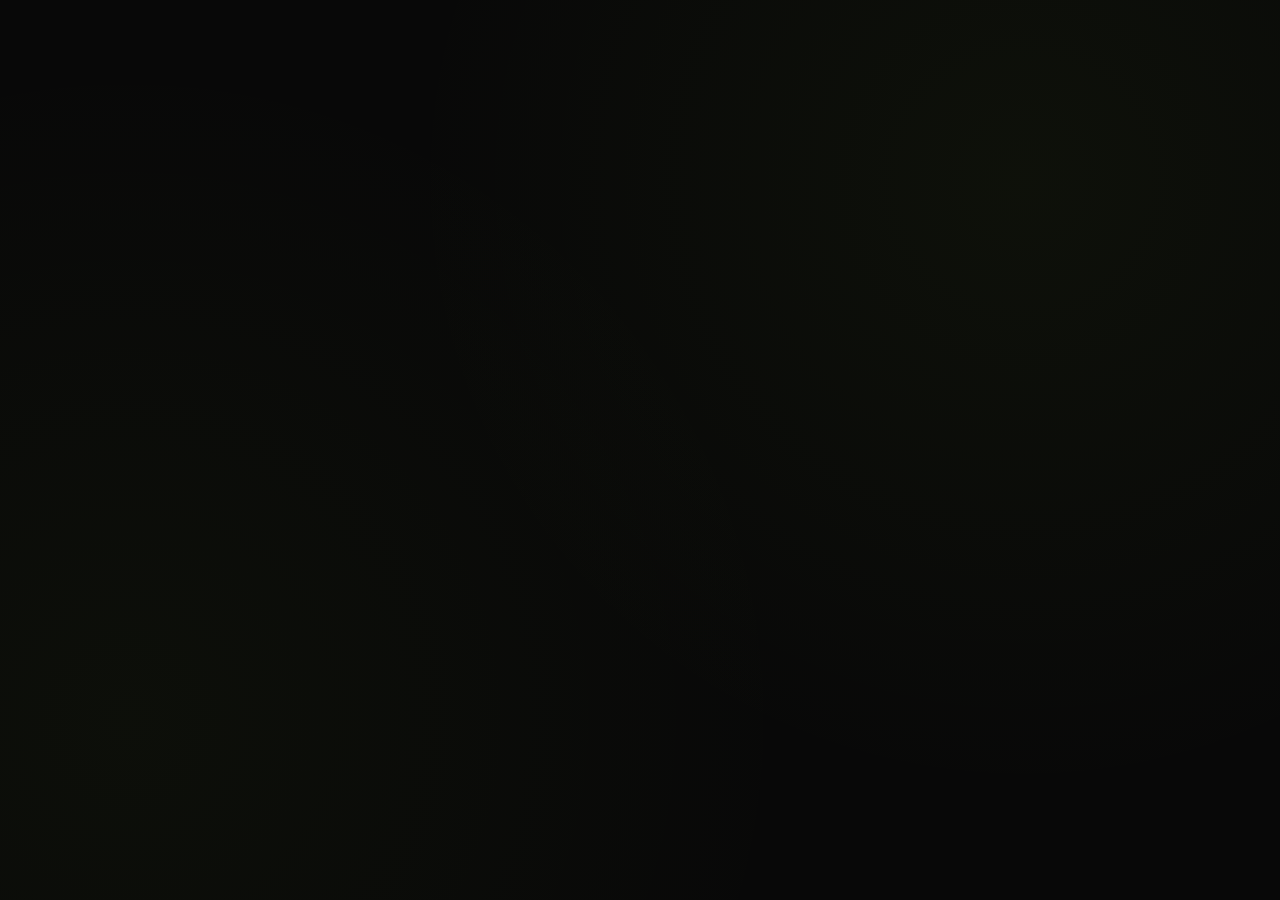
==== commit 801c5fc6: "Add files via upload" ====
--- a/index.html
+++ b/index.html
@@ -12,7 +12,7 @@
     <link href="https://fonts.googleapis.com/css2?family=Space+Grotesk:wght@300;400;500;600;700&family=Syne:wght@700;800&family=Russo+One&family=VT323&display=swap" rel="stylesheet">
     <!-- Font Awesome -->
     <link rel="stylesheet" href="https://cdnjs.cloudflare.com/ajax/libs/font-awesome/6.5.2/css/all.min.css" integrity="sha512-SnH5WK+bZxgPHs44uWIX+LLJAJ9/2PkPKZ5QiAj6Ta86w+fsb2TkcmfRyVX3pBnMFcV7oQPJkl9QevSCWr3W6A==" crossorigin="anonymous" referrerpolicy="no-referrer" />
-    <script type="module" crossorigin src="/assets/index-ClxMxgFL.js"></script>
+    <script type="module" crossorigin src="/assets/index-C3w4EU6e.js"></script>
     <link rel="stylesheet" crossorigin href="/assets/index-DcYopaVm.css">
   </head>
   <body>
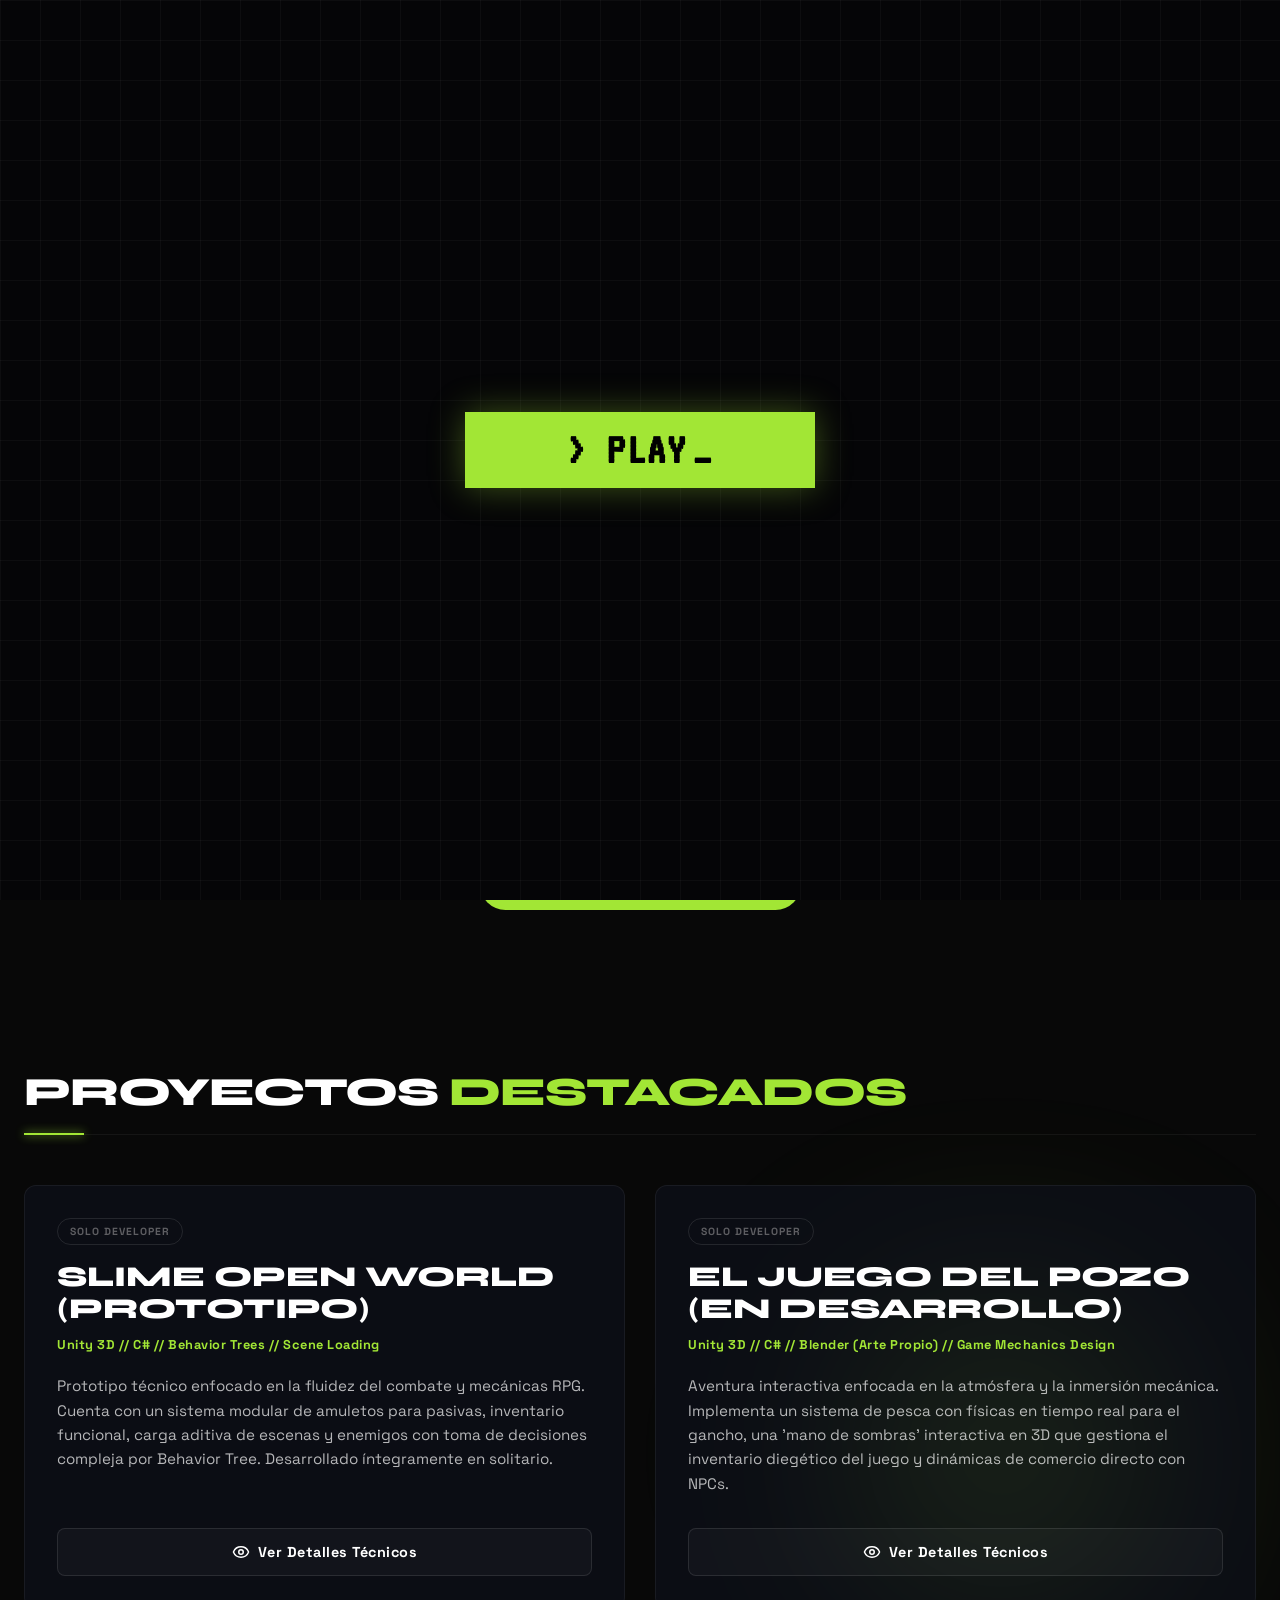
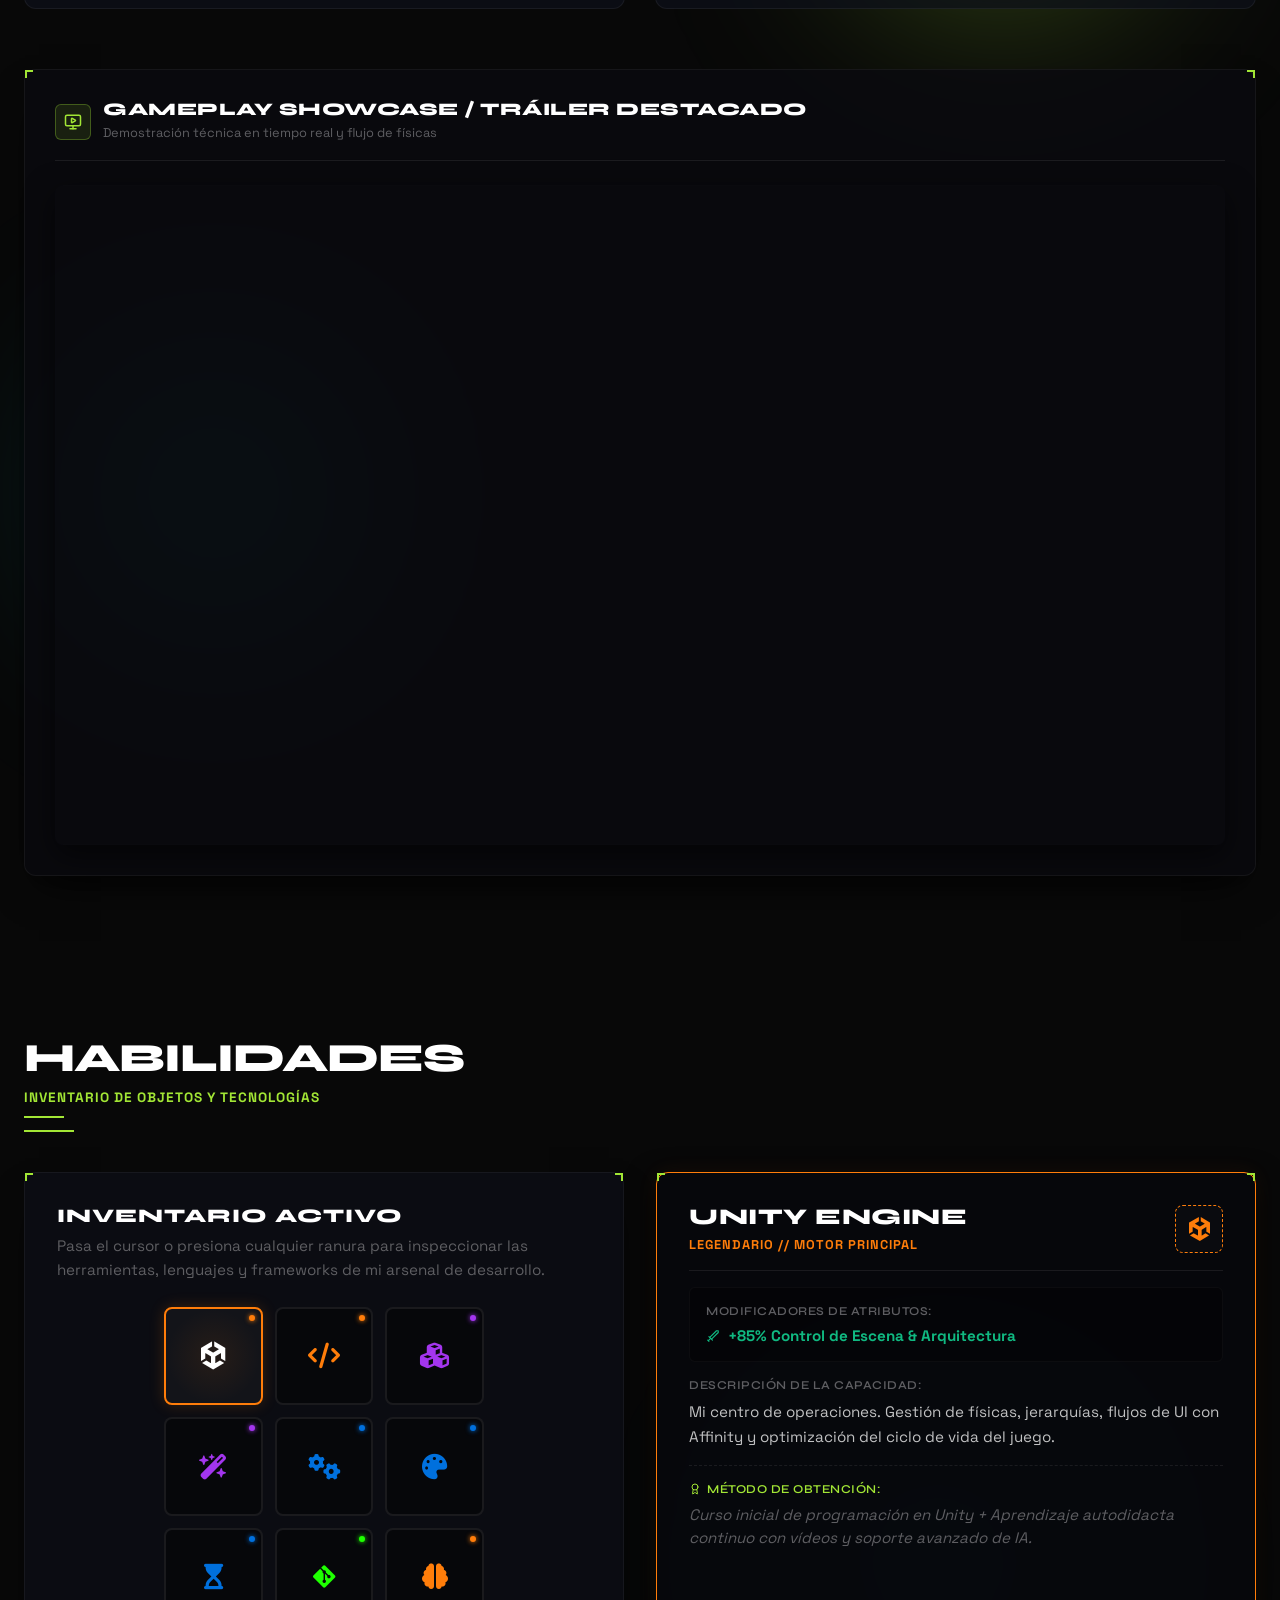
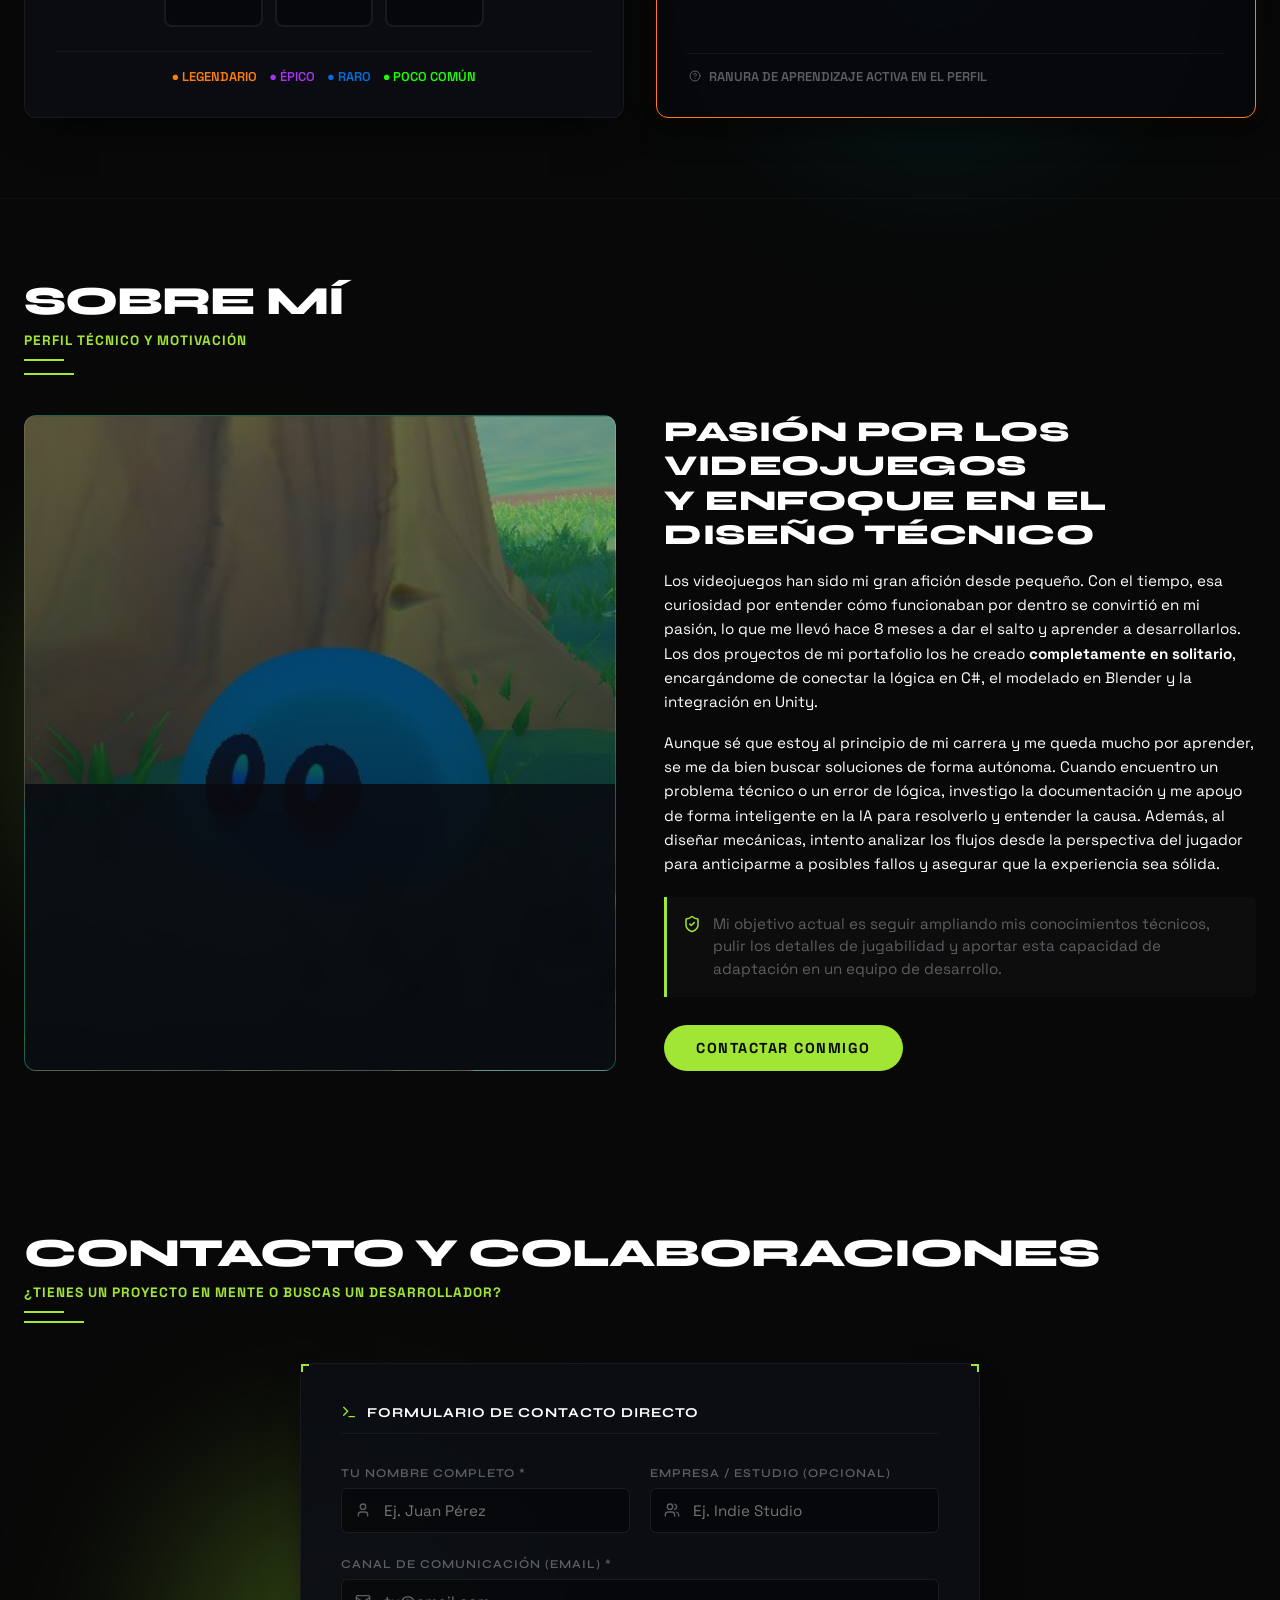
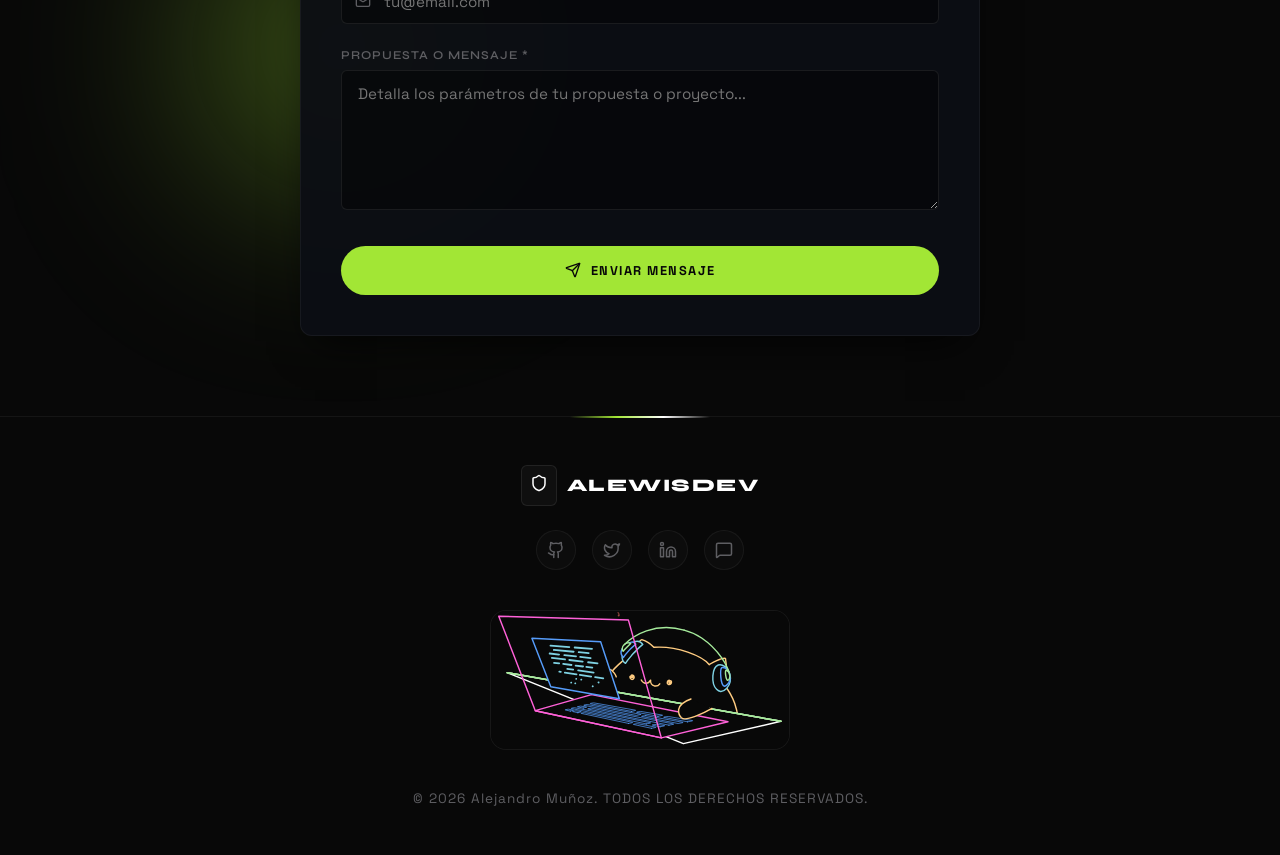
==== commit d01f1ab0: "Add files via upload" ====
--- a/index.html
+++ b/index.html
@@ -12,7 +12,7 @@
     <link href="https://fonts.googleapis.com/css2?family=Space+Grotesk:wght@300;400;500;600;700&family=Syne:wght@700;800&family=Russo+One&family=VT323&display=swap" rel="stylesheet">
     <!-- Font Awesome -->
     <link rel="stylesheet" href="https://cdnjs.cloudflare.com/ajax/libs/font-awesome/6.5.2/css/all.min.css" integrity="sha512-SnH5WK+bZxgPHs44uWIX+LLJAJ9/2PkPKZ5QiAj6Ta86w+fsb2TkcmfRyVX3pBnMFcV7oQPJkl9QevSCWr3W6A==" crossorigin="anonymous" referrerpolicy="no-referrer" />
-    <script type="module" crossorigin src="/assets/index-C3w4EU6e.js"></script>
+    <script type="module" crossorigin src="/assets/index-CwKR_Vzq.js"></script>
     <link rel="stylesheet" crossorigin href="/assets/index-DcYopaVm.css">
   </head>
   <body>
